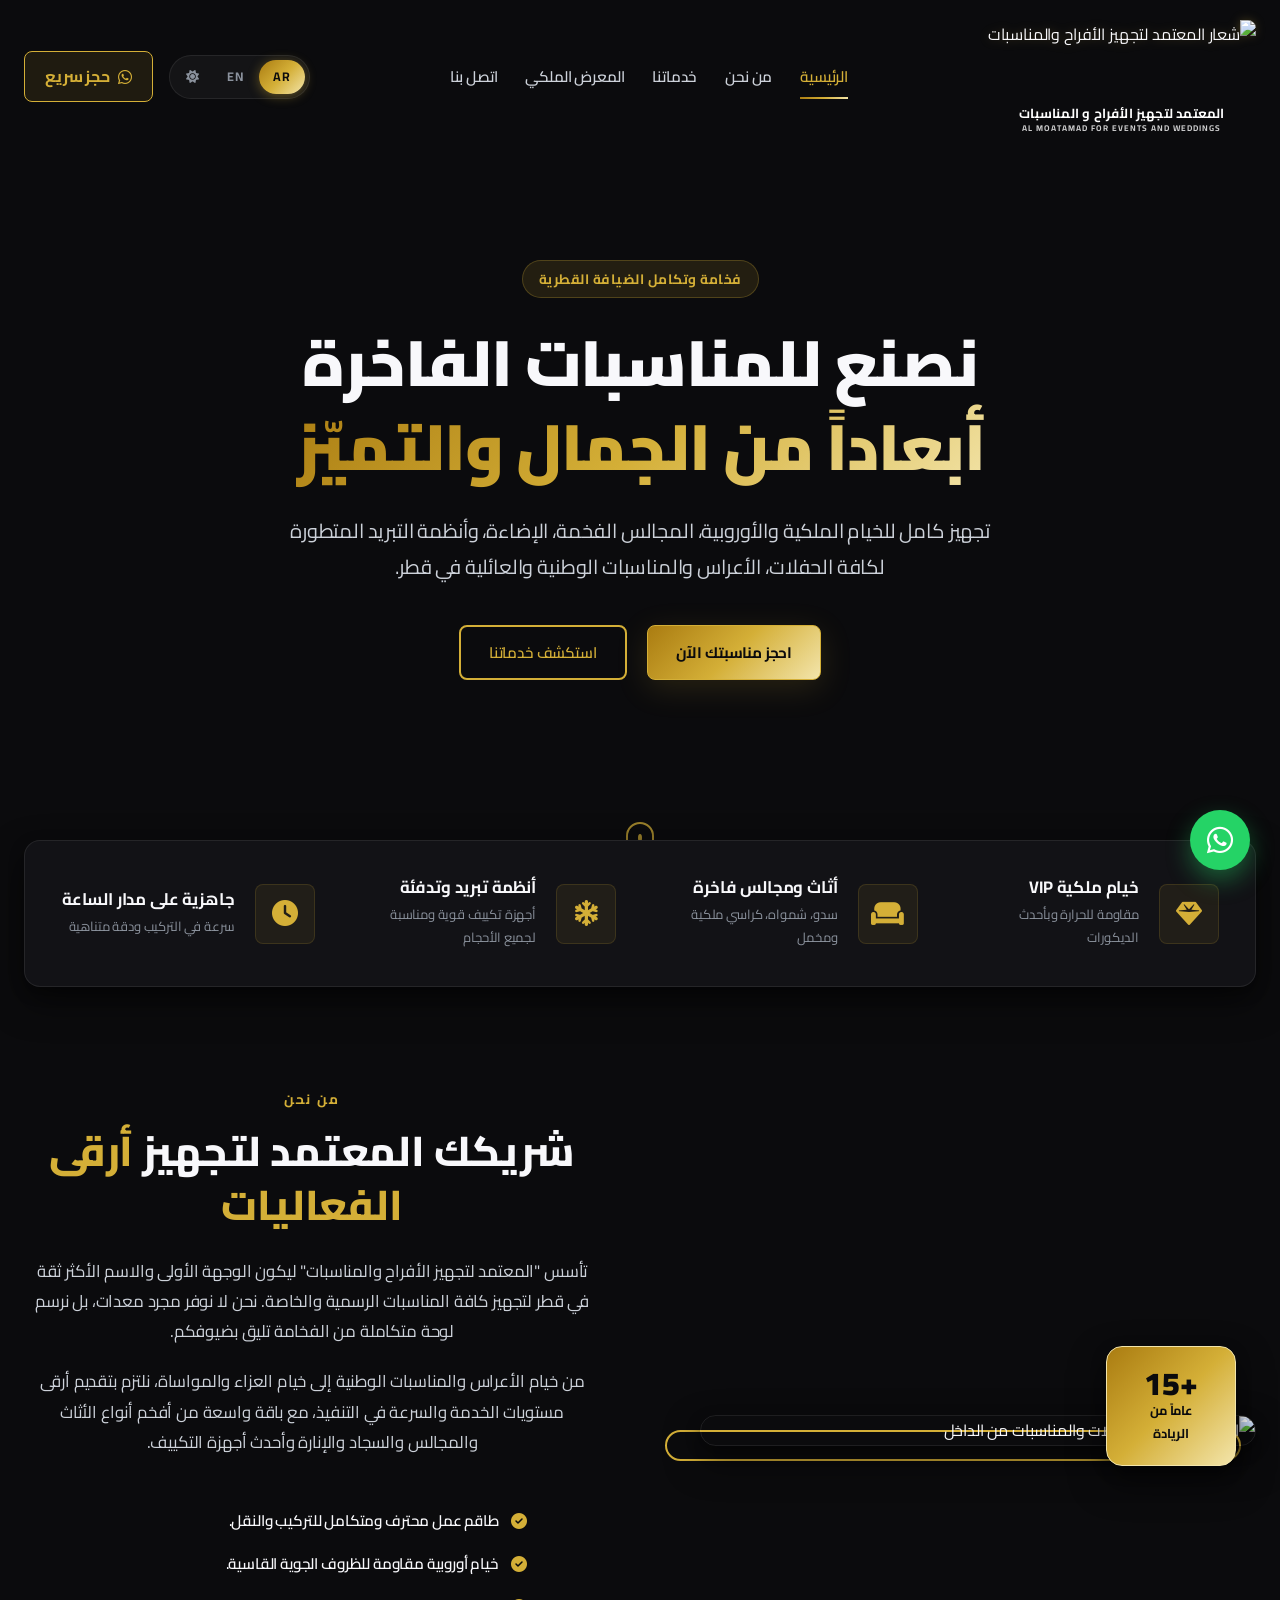
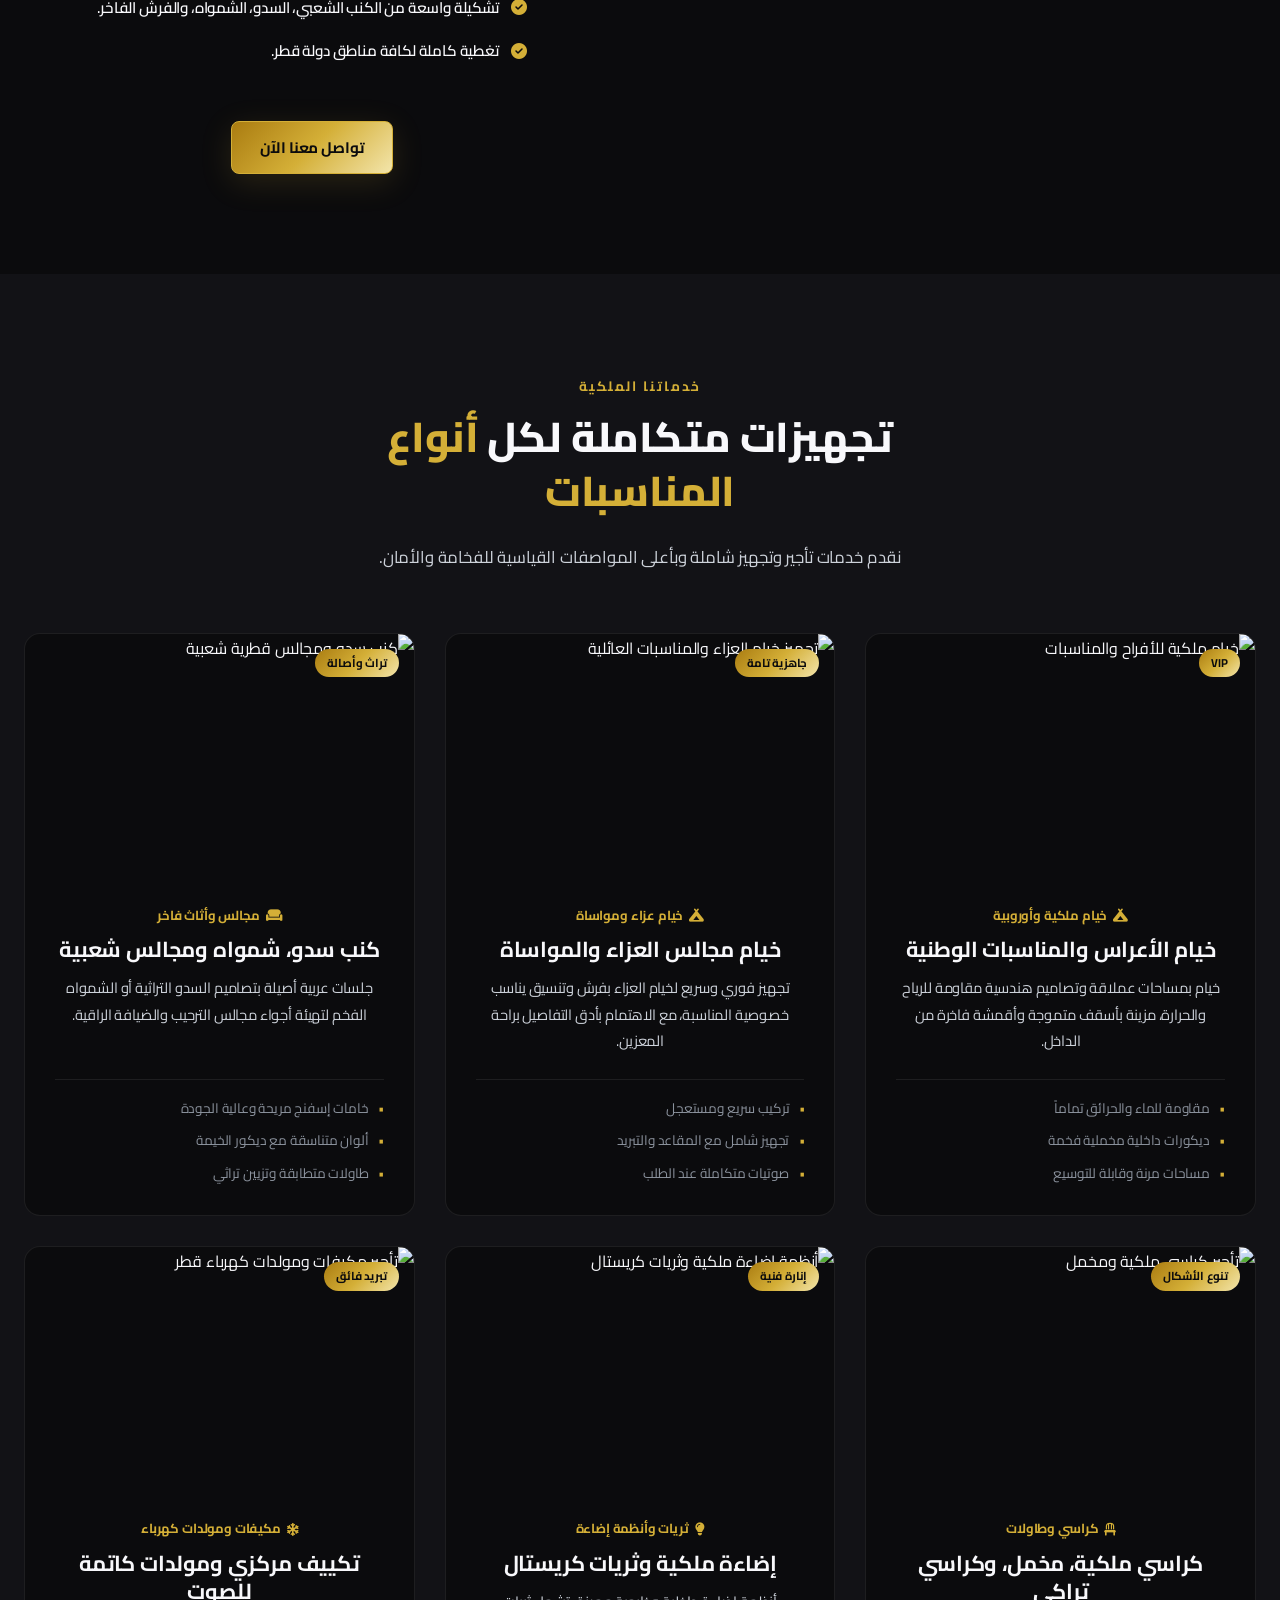
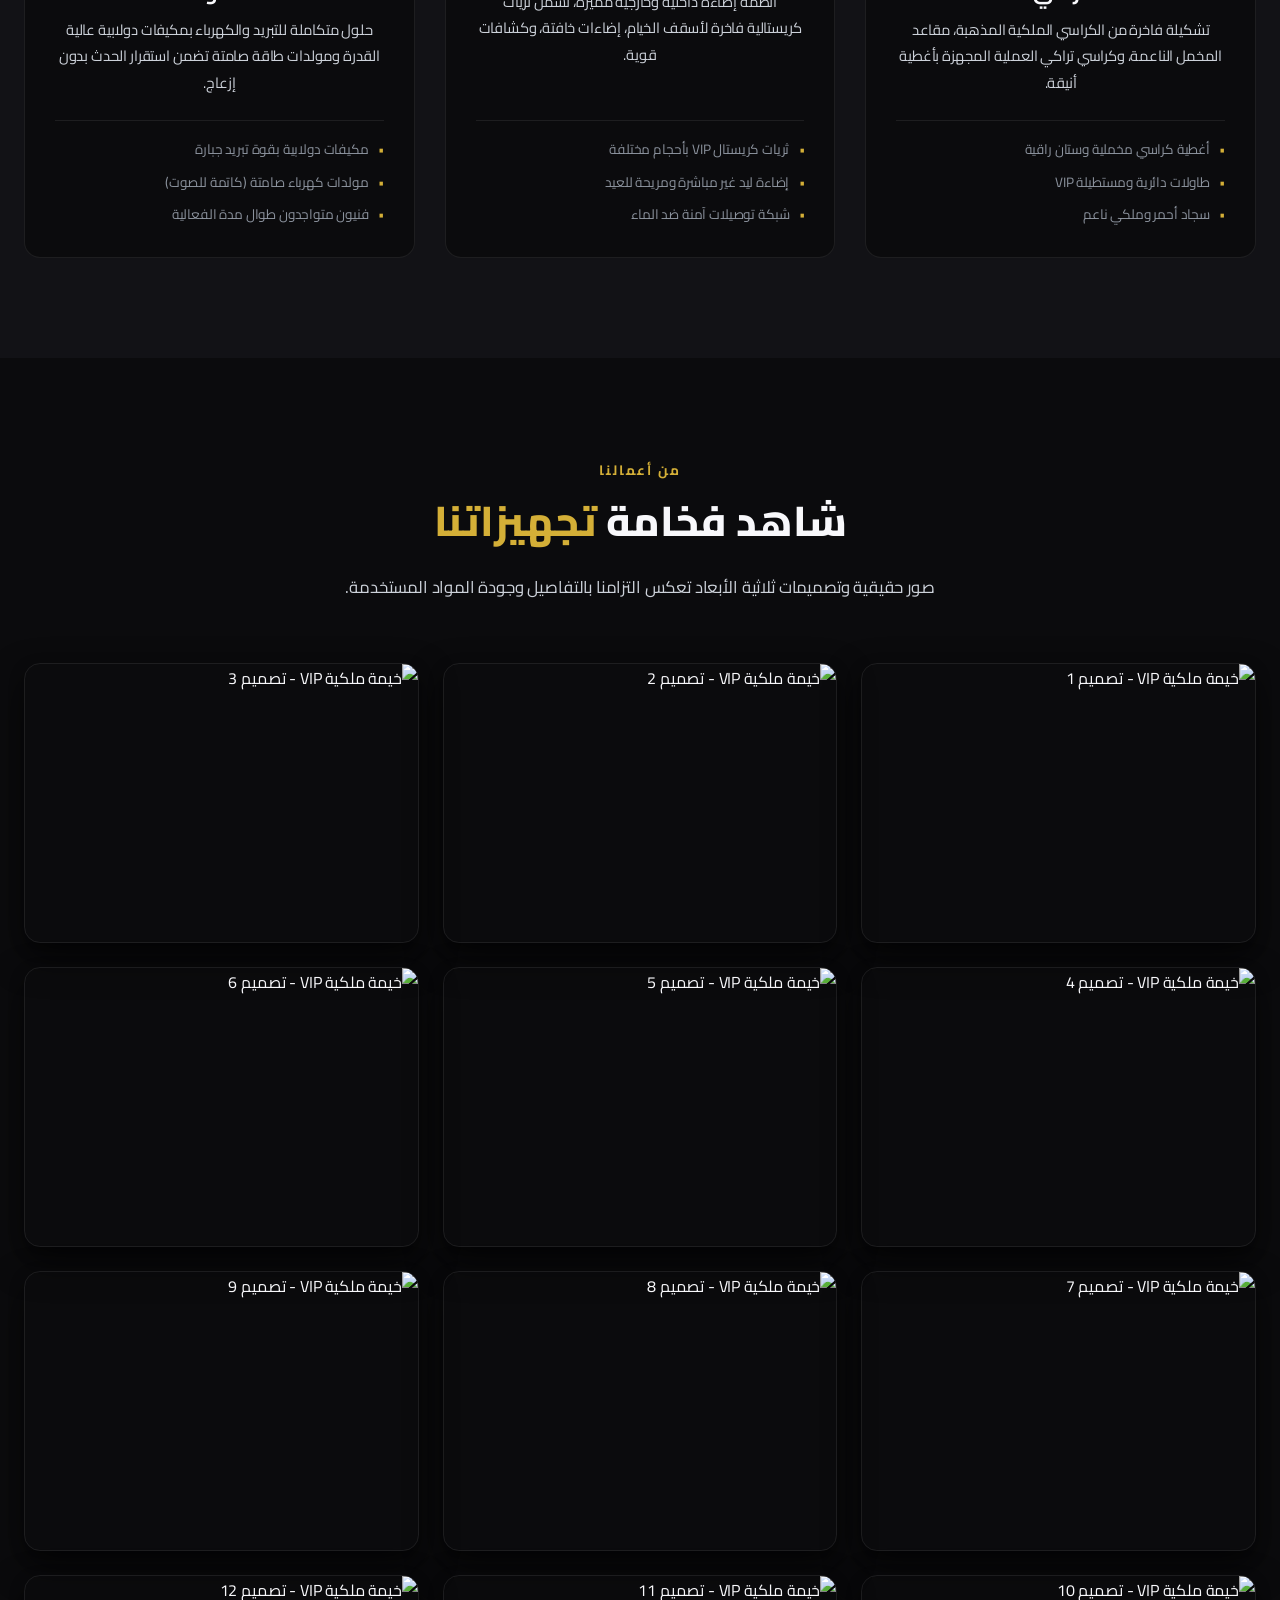
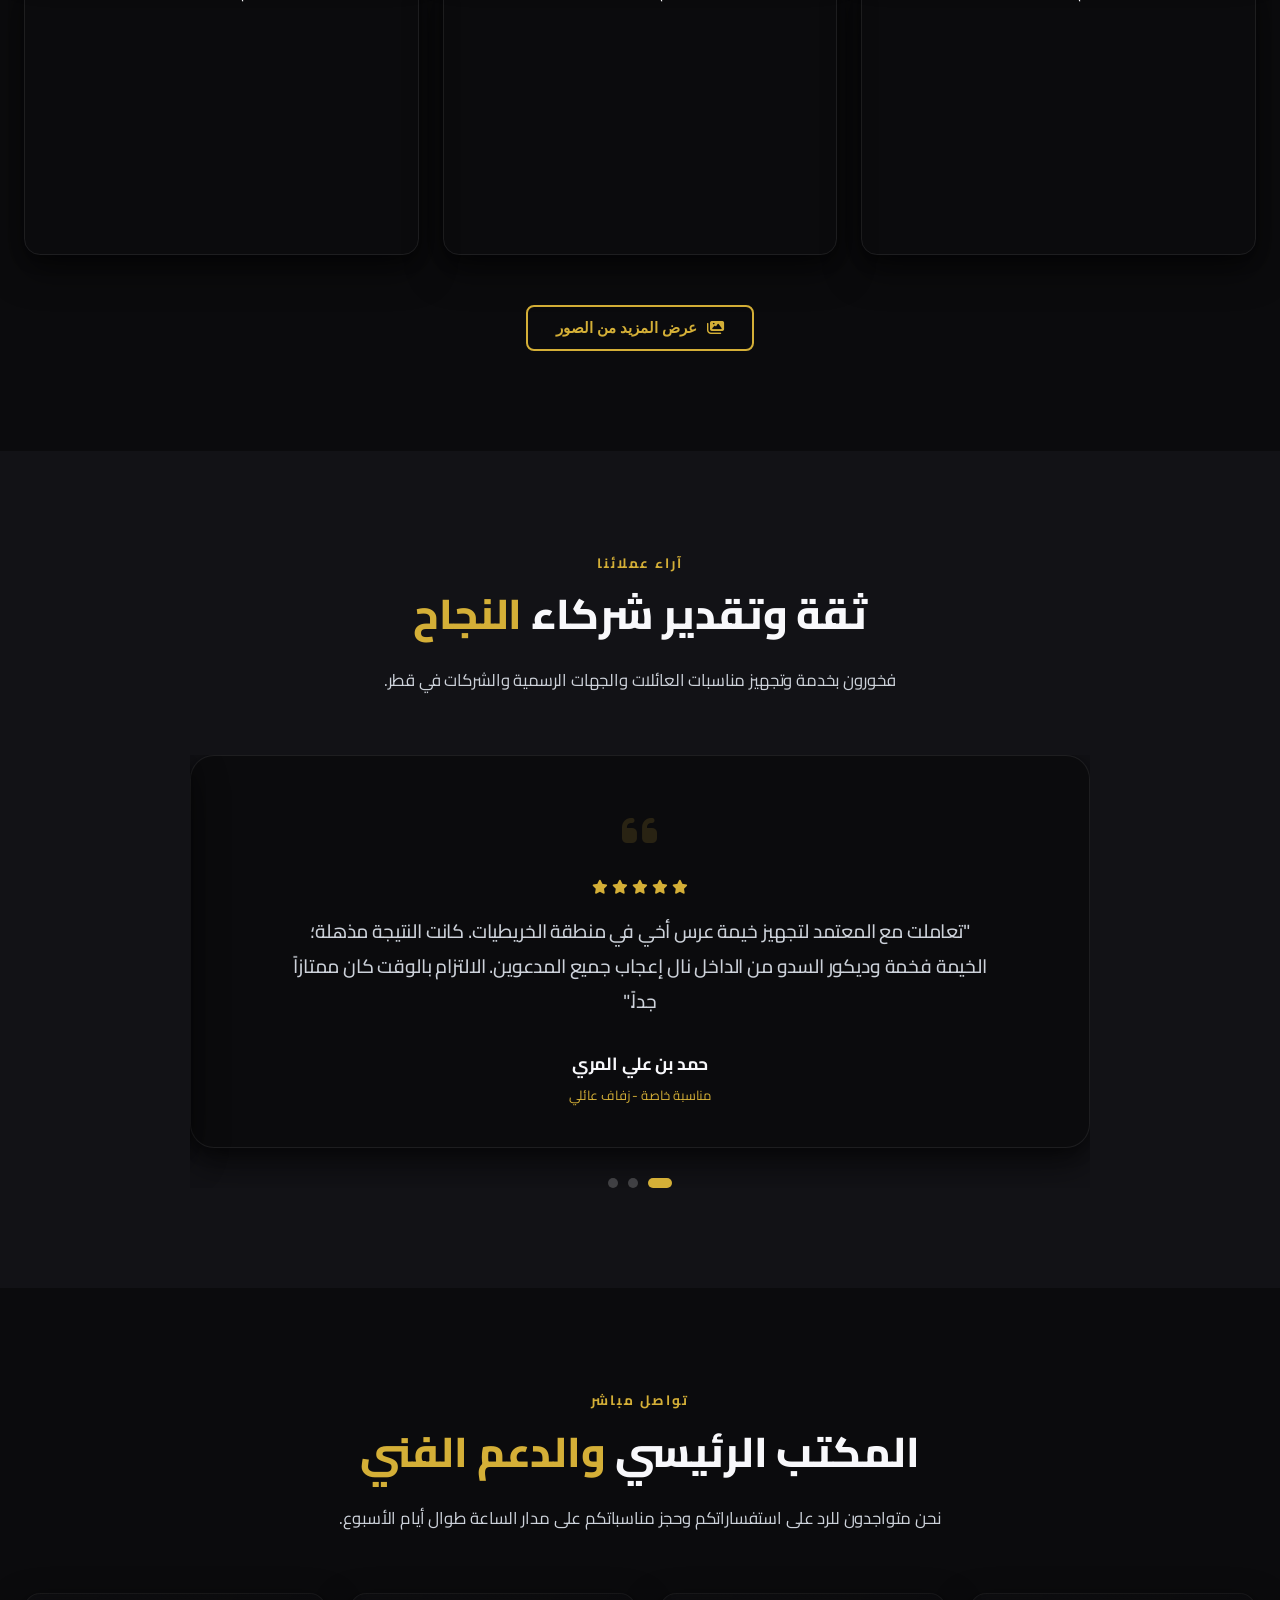
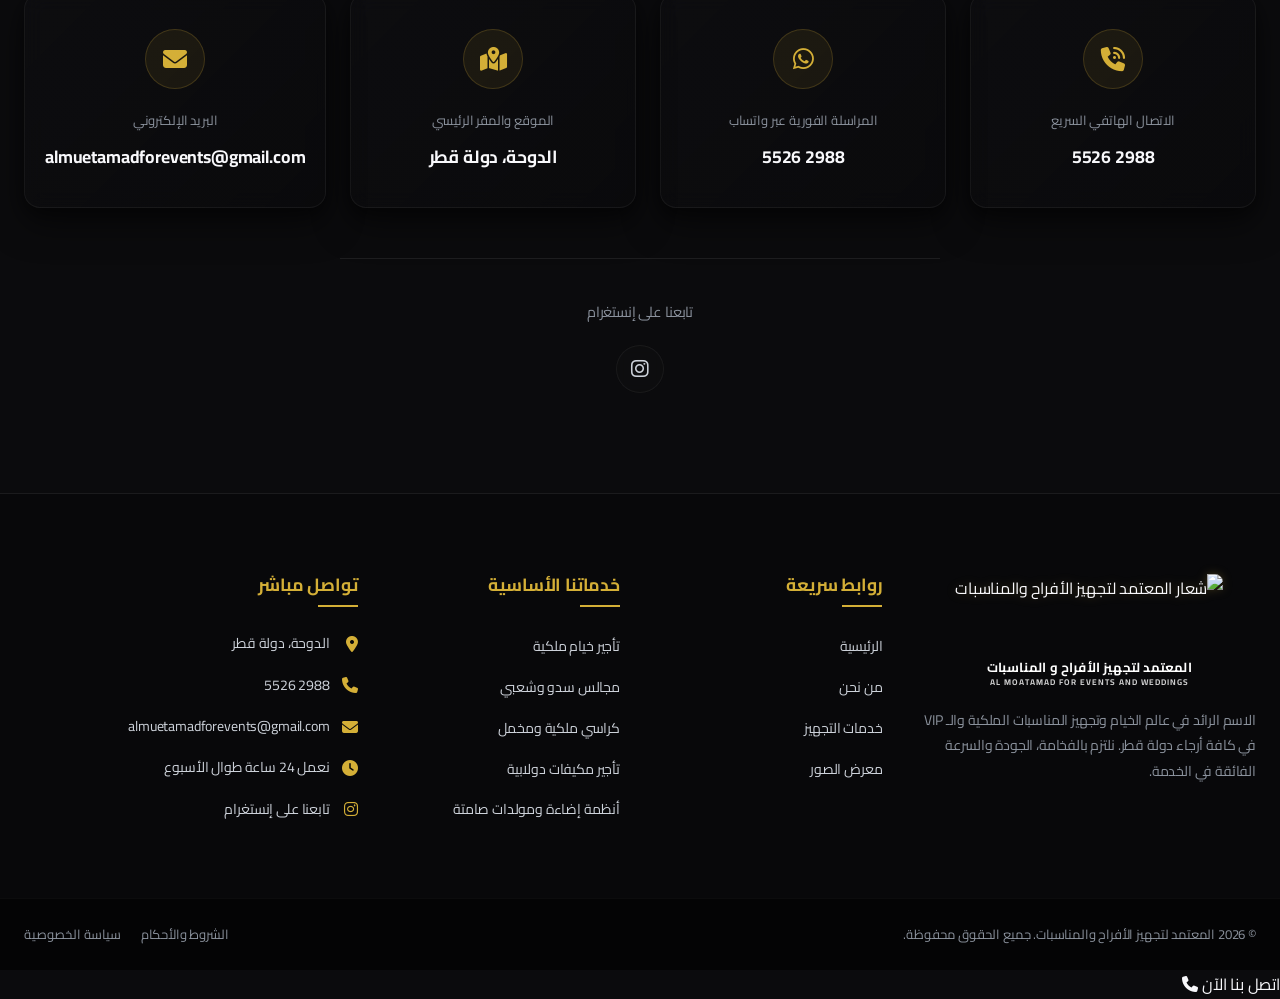
==== ar.html @ 61271181 "feat: implement extensionless clean URLs for /ar and /en with automatic language-routing index.html" ====
<!DOCTYPE html>
<html lang="ar" dir="rtl">
<head>
    <meta charset="UTF-8">
    <meta name="viewport" content="width=device-width, initial-scale=1.0">
    <meta name="description" content="المعتمد لتجهيز الأفراح والمناسبات في قطر - اتصل بنا للحجز المباشر: 55262988. خدمات تأجير خيام ملكية، مجالس VIP، كراسي، طاولات، إضاءة وتبريد لكافة المناسبات.">
    <meta name="keywords" content="تجهيز افراح قطر, خيام ملكية, خيام عزاء قطر, كراسي ملكية, تأجير خيام, مجالس سدو, المعتمد للأفراح">
    <meta name="author" content="Al-Moatamad Events">
    <title>المعتمد لتجهيز الأفراح والمناسبات | اتصل بنا: 55262988</title>
    
    <!-- SEO & Metadata -->
    <link rel="canonical" href="https://www.almoatamad.net/ar">
    <link rel="icon" type="image/webp" href="images/logo.webp">
    
    <!-- Open Graph / Facebook -->
    <meta property="og:type" content="website">
    <meta property="og:url" content="https://www.almoatamad.net/ar">
    <meta property="og:title" content="المعتمد لتجهيز الأفراح والمناسبات | اتصل بنا: 55262988">
    <meta property="og:description" content="المعتمد لتجهيز الأفراح والمناسبات في قطر - اتصل بنا للحجز المباشر: 55262988. خدمات تأجير خيام ملكية، مجالس VIP، كراسي، طاولات، إضاءة وتبريد لكافة المناسبات.">
    <meta property="og:image" content="https://www.almoatamad.net/images/logo.webp">

    <!-- Twitter -->
    <meta property="twitter:card" content="summary_large_image">
    <meta property="twitter:url" content="https://www.almoatamad.net/ar">
    <meta property="twitter:title" content="المعتمد لتجهيز الأفراح والمناسبات | اتصل بنا: 55262988">
    <meta property="twitter:description" content="المعتمد لتجهيز الأفراح والمناسبات في قطر - اتصل بنا للحجز المباشر: 55262988. خدمات تأجير خيام ملكية، مجالس VIP، كراسي، طاولات، إضاءة وتبريد لكافة المناسبات.">
    <meta property="twitter:image" content="https://www.almoatamad.net/images/logo.webp">
    
    <!-- Google Fonts: Cairo & Playfair Display -->
    <link rel="preconnect" href="https://fonts.googleapis.com">
    <link rel="preconnect" href="https://fonts.gstatic.com" crossorigin>
    <link href="https://fonts.googleapis.com/css2?family=Cairo:wght@300;400;600;700;900&family=Playfair+Display:ital,wght@0,600;1,400&display=swap" rel="stylesheet">
    
    <!-- FontAwesome for Premium Icons -->
    <link rel="stylesheet" href="https://cdnjs.cloudflare.com/ajax/libs/font-awesome/6.6.0/css/all.min.css">
    
    <!-- Custom CSS -->
    <link rel="stylesheet" href="style.css">
</head>
<body>
    <script>
        if (localStorage.getItem("theme") === "light") {
            document.body.classList.add("light-theme");
        }
    </script>

    <!-- Header & Navigation -->
    <header id="main-header" class="site-header">
        <div class="header-container">
            <div class="logo-area">
                <a href="#hero" class="logo-link">
                    <img src="images/logo.webp" alt="شعار المعتمد لتجهيز الأفراح والمناسبات" class="logo-img-file">
                    <div class="logo-text">
                        <span class="brand-subtitle">المعتمد لتجهيز الأفراح و المناسبات</span>
                        <span class="brand-subtitle-en">AL MOATAMAD FOR EVENTS AND WEDDINGS</span>
                    </div>
                </a>
            </div>
            
            <nav id="site-nav" class="nav-menu">
                <div class="mobile-menu-lang">
                    <a href="/ar" class="active-lang">العربية</a>
                    <a href="/en">English</a>
                </div>
                <ul>
                    <li><a href="#hero" class="nav-link active" id="nav-home">الرئيسية</a></li>
                    <li><a href="#about" class="nav-link" id="nav-about">من نحن</a></li>
                    <li><a href="#services" class="nav-link" id="nav-services">خدماتنا</a></li>
                    <li><a href="#gallery" class="nav-link" id="nav-gallery">المعرض الملكي</a></li>
                    <li><a href="#contact" class="nav-link" id="nav-contact">اتصل بنا</a></li>
                </ul>
            </nav>

            <div class="header-actions">
                <div class="lang-switch-pill">
                    <a href="/ar" class="active-lang">AR</a>
                    <a href="/en">EN</a>
                    <button id="theme-toggle" class="theme-toggle-btn" aria-label="تغيير المظهر">
                        <i class="fa-solid fa-sun"></i>
                    </button>
                </div>
                <a href="https://wa.me/97455262988" class="cta-header-btn" id="btn-quick-call">
                    <i class="fa-brands fa-whatsapp"></i> حجز سريع
                </a>
                <button class="mobile-nav-toggle" id="mobile-toggle" aria-label="فتح القائمة">
                    <span class="bar"></span>
                    <span class="bar"></span>
                    <span class="bar"></span>
                </button>
            </div>
        </div>
    </header>

    <!-- Mobile Nav Overlay Backdrop -->
    <div class="nav-overlay" id="nav-overlay"></div>

    <!-- Hero Section -->
    <section id="hero" class="hero-section">
        <div class="hero-bg-overlay"></div>
        <div class="hero-content-wrapper">
            <div class="badge-gold" id="hero-badge">فخامة وتكامل الضيافة القطرية</div>
            <h1 class="hero-title" id="hero-main-title">
                نصنع للمناسبات الفاخرة <br>
                <span class="text-gradient-gold">أبعاداً من الجمال والتميّز</span>
            </h1>
            <p class="hero-desc">
                تجهيز كامل للخيام الملكية والأوروبية، المجالس الفخمة، الإضاءة، وأنظمة التبريد المتطورة لكافة الحفلات، الأعراس والمناسبات الوطنية والعائلية في قطر.
            </p>
            <div class="hero-actions-container">
                <a href="#contact" class="btn-primary" id="btn-hero-estimate">احجز مناسبتك الآن</a>
                <a href="#services" class="btn-secondary" id="btn-hero-explore">استكشف خدماتنا</a>
            </div>
        </div>
        <a href="#about" class="scroll-indicator" aria-label="انتقل لأسفل">
            <span class="mouse-icon"><span class="wheel"></span></span>
        </a>
    </section>

    <!-- Key Highlights / Stats Bar -->
    <section class="highlights-bar" id="highlights">
        <div class="highlights-container">
            <div class="highlight-card">
                <span class="highlight-icon"><i class="fa-solid fa-gem"></i></span>
                <div class="highlight-info">
                    <h3>خيام ملكية VIP</h3>
                    <p>مقاومة للحرارة وبأحدث الديكورات</p>
                </div>
            </div>
            <div class="highlight-card">
                <span class="highlight-icon"><i class="fa-solid fa-couch"></i></span>
                <div class="highlight-info">
                    <h3>أثاث ومجالس فاخرة</h3>
                    <p>سدو، شمواه، كراسي ملكية ومخمل</p>
                </div>
            </div>
            <div class="highlight-card">
                <span class="highlight-icon"><i class="fa-solid fa-snowflake"></i></span>
                <div class="highlight-info">
                    <h3>أنظمة تبريد وتدفئة</h3>
                    <p>أجهزة تكييف قوية ومناسبة لجميع الأحجام</p>
                </div>
            </div>
            <div class="highlight-card">
                <span class="highlight-icon"><i class="fa-solid fa-clock"></i></span>
                <div class="highlight-info">
                    <h3>جاهزية على مدار الساعة</h3>
                    <p>سرعة في التركيب ودقة متناهية</p>
                </div>
            </div>
        </div>
    </section>

    <!-- About Section -->
    <section id="about" class="about-section">
        <div class="section-container">
            <div class="about-grid">
                <div class="about-visual">
                    <div class="visual-stack">
                        <div class="img-wrapper main-img-wrapper">
                            <img src="images/img-3.webp" alt="المعتمد لتجهيز الحفلات والمناسبات من الداخل" class="about-img main-img">
                        </div>
                        <div class="experience-badge">
                            <span class="exp-years">+15</span>
                            <span class="exp-text">عاماً من<br>الريادة</span>
                        </div>
                    </div>
                </div>
                <div class="about-content">
                    <span class="section-subtitle">من نحن</span>
                    <h2 class="section-title">شريكك المعتمد لتجهيز <span class="text-gold">أرقى الفعاليات</span></h2>
                    <p class="about-para">
                        تأسس "المعتمد لتجهيز الأفراح والمناسبات" ليكون الوجهة الأولى والاسم الأكثر ثقة في قطر لتجهيز كافة المناسبات الرسمية والخاصة. نحن لا نوفر مجرد معدات، بل نرسم لوحة متكاملة من الفخامة تليق بضيوفكم.
                    </p>
                    <p class="about-para">
                        من خيام الأعراس والمناسبات الوطنية إلى خيام العزاء والمواساة، نلتزم بتقديم أرقى مستويات الخدمة والسرعة في التنفيذ، مع باقة واسعة من أفخم أنواع الأثاث والمجالس والسجاد والإنارة وأحدث أجهزة التكييف.
                    </p>
                    
                    <ul class="about-features">
                        <li><i class="fa-solid fa-circle-check"></i> طاقم عمل محترف ومتكامل للتركيب والنقل.</li>
                        <li><i class="fa-solid fa-circle-check"></i> خيام أوروبية مقاومة للظروف الجوية القاسية.</li>
                        <li><i class="fa-solid fa-circle-check"></i> تشكيلة واسعة من الكنب الشعبي، السدو، الشمواه، والفرش الفاخر.</li>
                        <li><i class="fa-solid fa-circle-check"></i> تغطية كاملة لكافة مناطق دولة قطر.</li>
                    </ul>
                    
                    <div class="about-action">
                        <a href="#contact" class="btn-primary">تواصل معنا الآن</a>
                    </div>
                </div>
            </div>
        </div>
    </section>

    <!-- Services Catalog -->
    <section id="services" class="services-section">
        <div class="section-container">
            <div class="section-header-center">
                <span class="section-subtitle">خدماتنا الملكية</span>
                <h2 class="section-title">تجهيزات متكاملة لكل <span class="text-gold">أنواع المناسبات</span></h2>
                <p class="section-desc">
                    نقدم خدمات تأجير وتجهيز شاملة وبأعلى المواصفات القياسية للفخامة والأمان.
                </p>
            </div>



            <!-- Services Grid -->
            <div class="services-grid" id="services-grid-container">
                
                <!-- Service 1: Royal Tents -->
                <div class="service-card" data-category="tents">
                    <div class="service-img-wrapper">
                        <img src="images/img-1.webp" alt="خيام ملكية للأفراح والمناسبات" class="service-img">
                        <div class="service-tag">VIP</div>
                    </div>
                    <div class="service-info">
                        <span class="service-cat-title"><i class="fa-solid fa-campground"></i> خيام ملكية وأوروبية</span>
                        <h3>خيام الأعراس والمناسبات الوطنية</h3>
                        <p>خيام بمساحات عملاقة وتصاميم هندسية مقاومة للرياح والحرارة، مزينة بأسقف متموجة وأقمشة فاخرة من الداخل.</p>
                        <ul class="service-specs">
                            <li>مقاومة للماء والحرائق تماماً</li>
                            <li>ديكورات داخلية مخملية فخمة</li>
                            <li>مساحات مرنة وقابلة للتوسيع</li>
                        </ul>
                    </div>
                </div>

                <!-- Service 2: Mourning Tents -->
                <div class="service-card" data-category="tents">
                    <div class="service-img-wrapper">
                        <img src="images/img-6.webp" alt="تجهيز خيام العزاء والمناسبات العائلية" class="service-img">
                        <div class="service-tag">جاهزية تامة</div>
                    </div>
                    <div class="service-info">
                        <span class="service-cat-title"><i class="fa-solid fa-campground"></i> خيام عزاء ومواساة</span>
                        <h3>خيام مجالس العزاء والمواساة</h3>
                        <p>تجهيز فوري وسريع لخيام العزاء بفرش وتنسيق يناسب خصوصية المناسبة، مع الاهتمام بأدق التفاصيل براحة المعزين.</p>
                        <ul class="service-specs">
                            <li>تركيب سريع ومستعجل</li>
                            <li>تجهيز شامل مع المقاعد والتبريد</li>
                            <li>صوتيات متكاملة عند الطلب</li>
                        </ul>
                    </div>
                </div>

                <!-- Service 3: Luxury Majlis -->
                <div class="service-card" data-category="furniture">
                    <div class="service-img-wrapper">
                        <img src="images/img-21.webp" alt="كنب سدو ومجالس قطرية شعبية" class="service-img">
                        <div class="service-tag">تراث وأصالة</div>
                    </div>
                    <div class="service-info">
                        <span class="service-cat-title"><i class="fa-solid fa-couch"></i> مجالس وأثاث فاخر</span>
                        <h3>كنب سدو، شمواه ومجالس شعبية</h3>
                        <p>جلسات عربية أصيلة بتصاميم السدو التراثية أو الشمواه الفخم لتهيئة أجواء مجالس الترحيب والضيافة الراقية.</p>
                        <ul class="service-specs">
                            <li>خامات إسفنج مريحة وعالية الجودة</li>
                            <li>ألوان متناسقة مع ديكور الخيمة</li>
                            <li>طاولات متطابقة وتزيين تراثي</li>
                        </ul>
                    </div>
                </div>

                <!-- Service 4: Royal Chairs -->
                <div class="service-card" data-category="furniture">
                    <div class="service-img-wrapper">
                        <img src="images/img-23.webp" alt="تأجير كراسي ملكية ومخمل" class="service-img">
                        <div class="service-tag">تنوع الأشكال</div>
                    </div>
                    <div class="service-info">
                        <span class="service-cat-title"><i class="fa-solid fa-chair"></i> كراسي وطاولات</span>
                        <h3>كراسي ملكية، مخمل، وكراسي تراكي</h3>
                        <p>تشكيلة فاخرة من الكراسي الملكية المذهبة، مقاعد المخمل الناعمة، وكراسي تراكي العملية المجهزة بأغطية أنيقة.</p>
                        <ul class="service-specs">
                            <li>أغطية كراسي مخملية وستان راقية</li>
                            <li>طاولات دائرية ومستطيلة VIP</li>
                            <li>سجاد أحمر وملكي ناعم</li>
                        </ul>
                    </div>
                </div>

                <!-- Service 5: Lighting systems -->
                <div class="service-card" data-category="lighting">
                    <div class="service-img-wrapper">
                        <img src="images/img-41.webp" alt="أنظمة إضاءة ملكية وثريات كريستال" class="service-img">
                        <div class="service-tag">إنارة فنية</div>
                    </div>
                    <div class="service-info">
                        <span class="service-cat-title"><i class="fa-solid fa-lightbulb"></i> ثريات وأنظمة إضاءة</span>
                        <h3>إضاءة ملكية وثريات كريستال</h3>
                        <p>أنظمة إضاءة داخلية وخارجية مميزة، تشمل ثريات كريستالية فاخرة لأسقف الخيام، إضاءات خافتة، وكشافات قوية.</p>
                        <ul class="service-specs">
                            <li>ثريات كريستال VIP بأحجام مختلفة</li>
                            <li>إضاءة ليد غير مباشرة ومريحة للعيد</li>
                            <li>شبكة توصيلات آمنة ضد الماء</li>
                        </ul>
                    </div>
                </div>

                <!-- Service 6: AC and Power Generators -->
                <div class="service-card" data-category="cooling">
                    <div class="service-img-wrapper">
                        <img src="images/img-56.webp" alt="تأجير مكيفات ومولدات كهرباء قطر" class="service-img">
                        <div class="service-tag">تبريد فائق</div>
                    </div>
                    <div class="service-info">
                        <span class="service-cat-title"><i class="fa-solid fa-snowflake"></i> مكيفات ومولدات كهرباء</span>
                        <h3>تكييف مركزي ومولدات كاتمة للصوت</h3>
                        <p>حلول متكاملة للتبريد والكهرباء بمكيفات دولابية عالية القدرة ومولدات طاقة صامتة تضمن استقرار الحدث بدون إزعاج.</p>
                        <ul class="service-specs">
                            <li>مكيفات دولابية بقوة تبريد جبارة</li>
                            <li>مولدات كهرباء صامتة (كاتمة للصوت)</li>
                            <li>فنيون متواجدون طوال مدة الفعالية</li>
                        </ul>
                    </div>
                </div>

            </div>
        </div>
    </section>



    <!-- Gallery / Showcase Section -->
    <section id="gallery" class="gallery-section">
        <div class="section-container">
            <div class="section-header-center">
                <span class="section-subtitle">من أعمالنا</span>
                <h2 class="section-title">شاهد فخامة <span class="text-gold">تجهيزاتنا</span></h2>
                <p class="section-desc">
                    صور حقيقية وتصميمات ثلاثية الأبعاد تعكس التزامنا بالتفاصيل وجودة المواد المستخدمة.
                </p>
            </div>

            <!-- Gallery Grid (Loaded Dynamically via script.js) -->
            <div class="gallery-grid" id="main-gallery-grid">
                <!-- JavaScript will dynamically insert images here -->
            </div>

            <!-- Gallery Load More Button -->
            <div class="gallery-actions" style="text-align: center; margin-top: 50px;">
                <button id="btn-load-more" class="btn-secondary">
                    <i class="fa-solid fa-images"></i> عرض المزيد من الصور
                </button>
            </div>
        </div>
    </section>

    <!-- Testimonials Section -->
    <section class="testimonials-section" id="testimonials">
        <div class="section-container">
            <div class="section-header-center">
                <span class="section-subtitle">آراء عملائنا</span>
                <h2 class="section-title">ثقة وتقدير شركاء <span class="text-gold">النجاح</span></h2>
                <p class="section-desc">
                    فخورون بخدمة وتجهيز مناسبات العائلات والجهات الرسمية والشركات في قطر.
                </p>
            </div>

            <!-- Carousel Wrapper -->
            <div class="testimonials-carousel-wrapper">
                <div class="testimonials-carousel" id="testimonials-carousel">
                    
                    <!-- Slide 1 -->
                    <div class="testimonial-card">
                        <div class="quote-icon"><i class="fa-solid fa-quote-left"></i></div>
                        <div class="rating">
                            <i class="fa-solid fa-star"></i>
                            <i class="fa-solid fa-star"></i>
                            <i class="fa-solid fa-star"></i>
                            <i class="fa-solid fa-star"></i>
                            <i class="fa-solid fa-star"></i>
                        </div>
                        <p class="testimonial-text">
                            "تعاملت مع المعتمد لتجهيز خيمة عرس أخي في منطقة الخريطيات. كانت النتيجة مذهلة؛ الخيمة فخمة وديكور السدو من الداخل نال إعجاب جميع المدعوين. الالتزام بالوقت كان ممتازاً جداً."
                        </p>
                        <div class="client-info">
                            <span class="client-name">حمد بن علي المري</span>
                            <span class="client-role">مناسبة خاصة - زفاف عائلي</span>
                        </div>
                    </div>

                    <!-- Slide 2 -->
                    <div class="testimonial-card">
                        <div class="quote-icon"><i class="fa-solid fa-quote-left"></i></div>
                        <div class="rating">
                            <i class="fa-solid fa-star"></i>
                            <i class="fa-solid fa-star"></i>
                            <i class="fa-solid fa-star"></i>
                            <i class="fa-solid fa-star"></i>
                            <i class="fa-solid fa-star"></i>
                        </div>
                        <p class="testimonial-text">
                            "سرعة استجابة مذهلة في تجهيز مجلس العزاء. تواصلت معهم وفي غضون ساعات قليلة كانت الخيمة جاهزة بالكامل مع التكييف والمقاعد والقهوة. جزاهم الله كل خير على هذا الاحتراف والسرعة."
                        </p>
                        <div class="client-info">
                            <span class="client-name">خالد الشمري</span>
                            <span class="client-role">مجلس عزاء ومواساة</span>
                        </div>
                    </div>

                    <!-- Slide 3 -->
                    <div class="testimonial-card">
                        <div class="quote-icon"><i class="fa-solid fa-quote-left"></i></div>
                        <div class="rating">
                            <i class="fa-solid fa-star"></i>
                            <i class="fa-solid fa-star"></i>
                            <i class="fa-solid fa-star"></i>
                            <i class="fa-solid fa-star"></i>
                            <i class="fa-solid fa-star"></i>
                        </div>
                        <p class="testimonial-text">
                            "أشكر إدارة المعتمد على الدقة في تركيب الخيمة الأوروبية الشفافة وتنسيق الإنارة لمهرجان الشركة السنوي بالدفنة. كانت ليلة مميزة وتبريد التكييف كان ممتازاً رغم حرارة الجو."
                        </p>
                        <div class="client-info">
                            <span class="client-name">المهندس سعيد الكواري</span>
                            <span class="client-role">إدارة فعاليات شركة وطنية</span>
                        </div>
                    </div>

                </div>

                <!-- Carousel Controls -->
                <div class="carousel-dots" id="carousel-dots-container">
                    <span class="dot active" data-index="0"></span>
                    <span class="dot" data-index="1"></span>
                    <span class="dot" data-index="2"></span>
                </div>
            </div>
        </div>
    </section>

    <!-- Contact Section -->
    <section id="contact" class="contact-section">
        <div class="section-container">
            <div class="section-header-center">
                <span class="section-subtitle">تواصل مباشر</span>
                <h2 class="section-title">المكتب الرئيسي <span class="text-gold">والدعم الفني</span></h2>
                <p class="section-desc">
                    نحن متواجدون للرد على استفساراتكم وحجز مناسباتكم على مدار الساعة طوال أيام الأسبوع.
                </p>
            </div>
            
            <div class="contact-methods-grid">
                <a href="tel:55262988" class="contact-method-card">
                    <span class="method-icon"><i class="fa-solid fa-phone-volume"></i></span>
                    <div class="method-details">
                        <span>الاتصال الهاتفي السريع</span>
                        <strong class="ltr-text">5526 2988</strong>
                    </div>
                </a>

                <a href="https://wa.me/97455262988" class="contact-method-card">
                    <span class="method-icon"><i class="fa-brands fa-whatsapp"></i></span>
                    <div class="method-details">
                        <span>المراسلة الفورية عبر واتساب</span>
                        <strong class="ltr-text">5526 2988</strong>
                    </div>
                </a>

                <div class="contact-method-card">
                    <span class="method-icon"><i class="fa-solid fa-map-location-dot"></i></span>
                    <div class="method-details">
                        <span>الموقع والمقر الرئيسي</span>
                        <strong>الدوحة، دولة قطر</strong>
                    </div>
                </div>

                <a href="mailto:almuetamadforevents@gmail.com" class="contact-method-card">
                    <span class="method-icon"><i class="fa-solid fa-envelope"></i></span>
                    <div class="method-details">
                        <span>البريد الإلكتروني</span>
                        <strong>almuetamadforevents@gmail.com</strong>
                    </div>
                </a>
            </div>

            <!-- Centered Social Links -->
            <div class="contact-social-area">
                <span>تابعنا على إنستغرام</span>
                <div class="social-icons-centered">
                    <a href="https://www.instagram.com/almoatamadforeventsandweddings/" target="_blank" rel="noopener" aria-label="إنستغرام"><i class="fa-brands fa-instagram"></i></a>
                </div>
            </div>
        </div>
    </section>

    <!-- Footer -->
    <footer class="site-footer">
        <div class="footer-top">
            <div class="section-container">
                <div class="footer-grid">
                    
                    <div class="footer-brand-col">
                        <div class="logo-area">
                            <img src="images/logo.webp" alt="شعار المعتمد لتجهيز الأفراح والمناسبات" class="logo-img-file">
                            <div class="logo-text">
                                <span class="brand-subtitle">المعتمد لتجهيز الأفراح و المناسبات</span>
                                <span class="brand-subtitle-en">AL MOATAMAD FOR EVENTS AND WEDDINGS</span>
                            </div>
                        </div>
                        <p class="footer-brand-desc">
                            الاسم الرائد في عالم الخيام وتجهيز المناسبات الملكية والـ VIP في كافة أرجاء دولة قطر. نلتزم بالفخامة، الجودة والسرعة الفائقة في الخدمة.
                        </p>
                    </div>

                    <div class="footer-links-col">
                        <h3>روابط سريعة</h3>
                        <ul>
                            <li><a href="#hero">الرئيسية</a></li>
                            <li><a href="#about">من نحن</a></li>
                            <li><a href="#services">خدمات التجهيز</a></li>
                            <li><a href="#gallery">معرض الصور</a></li>
                        </ul>
                    </div>

                    <div class="footer-services-col">
                        <h3>خدماتنا الأساسية</h3>
                        <ul>
                            <li><a href="#services">تأجير خيام ملكية</a></li>
                            <li><a href="#services">مجالس سدو وشعبي</a></li>
                            <li><a href="#services">كراسي ملكية ومخمل</a></li>
                            <li><a href="#services">تأجير مكيفات دولابية</a></li>
                            <li><a href="#services">أنظمة إضاءة ومولدات صامتة</a></li>
                        </ul>
                    </div>

                    <div class="footer-address-col">
                        <h3>تواصل مباشر</h3>
                        <p><i class="fa-solid fa-location-dot"></i> الدوحة، دولة قطر</p>
                        <p><i class="fa-solid fa-phone"></i> <span dir="ltr">5526 2988</span></p>
                        <p><i class="fa-solid fa-envelope"></i> almuetamadforevents@gmail.com</p>
                        <p><i class="fa-solid fa-clock"></i> نعمل 24 ساعة طوال الأسبوع</p>
                        <p>
                            <a href="https://www.instagram.com/almoatamadforeventsandweddings/" target="_blank" rel="noopener" class="footer-social-link">
                                <i class="fa-brands fa-instagram"></i> تابعنا على إنستغرام
                            </a>
                        </p>
                    </div>

                </div>
            </div>
        </div>
        <div class="footer-bottom">
            <div class="section-container">
                <div class="footer-bottom-flex">
                    <p class="copyright-text">
                        &copy; 2026 المعتمد لتجهيز الأفراح والمناسبات. جميع الحقوق محفوظة.
                    </p>
                    <div class="footer-legal-links">
                        <a href="#">الشروط والأحكام</a>
                        <a href="#">سياسة الخصوصية</a>
                    </div>
                </div>
            </div>
        </div>
    </footer>

    <!-- Floating Call Action Widget -->
    <a href="tel:55262988" class="floating-call-widget" id="call-float" aria-label="اتصل بنا الآن">
        <span class="call-tooltip">اتصل بنا الآن</span>
        <i class="fa-solid fa-phone"></i>
    </a>

    <!-- Floating WhatsApp Action Widget -->
    <a href="https://wa.me/97455262988?text=%D9%85%D8%B1%D8%AD%D8%A8%D8%A7%D9%8B%20%D8%A7%D9%84%D9%85%D8%B9%D8%AA%D9%85%D8%AF%20%D9%84%D8%AA%D8%AC%D9%87%D9%8A%D8%B2%20%D8%A7%D9%84%D8%A3%D9%81%D8%B1%D8%A7%D8%AD%20%D9%88%D8%A7%D9%84%D9%85%D9%86%D8%A7%D8%B3%D8%A8%D8%A7%D8%AA%D8%8C%20%D8%A3%D8%B1%D8%BA%D8%A8%20%D9%81%D9%8A%20%D8%A7%D9%84%D8%A7%D8%B3%D8%AA%D9%81%D8%B3%D8%A7%D8%B1%20%D8%B9%D9%86%20%D8%AE%D8%AF%D9%85%D8%A7%D8%AA%D9%83%D9%85" class="floating-whatsapp-widget" id="whatsapp-float" target="_blank" aria-label="تواصل معنا عبر واتساب">
        <span class="whatsapp-tooltip">تحدث معنا الآن</span>
        <i class="fa-brands fa-whatsapp"></i>
    </a>

    <!-- Lightbox Modal for Gallery Images -->
    <div class="lightbox-modal" id="gallery-lightbox" aria-hidden="true" role="dialog">
        <button class="lightbox-close" id="lightbox-close-btn" aria-label="إغلاق المعاينة"><i class="fa-solid fa-xmark"></i></button>
        <div class="lightbox-content">
            <img src="[data-uri]" alt="معاينة الصورة المعروضة" class="lightbox-img" id="lightbox-img">
            <div class="lightbox-caption" id="lightbox-caption"></div>
        </div>
    </div>

    <!-- Custom JS Script -->
    <script src="script.js"></script>
</body>
</html>
---- style.css ----
/* ==========================================================================
   Al-Moatamad Events - Premium Custom Design System & Stylesheet
   Theme: Luxury Gold & Charcoal Dark Mode
   Target Platform: GitHub Pages Static Hosting (Fully Optimized)
   ========================================================================== */

/* 1. CSS CUSTOM PROPERTIES (DESIGN TOKENS)
   ========================================================================== */
:root {
    /* Color Palette */
    --bg-primary: #0b0b0d;         /* Ultra dark luxury black */
    --bg-secondary: #121216;       /* Warm charcoal black for cards */
    --bg-tertiary: #191920;        /* Card lift background */
    --bg-glass: rgba(18, 18, 22, 0.75); /* Glassmorphism fill */
    
    /* Gold Accent Gradients */
    --gold-primary: #d4af37;       /* Metallic gold */
    --gold-light: #f3e5ab;         /* Champagne gold */
    --gold-dark: #aa7c11;          /* Bronze gold */
    --gold-glow: rgba(212, 175, 55, 0.4);
    --gold-gradient: linear-gradient(135deg, var(--gold-dark) 0%, var(--gold-primary) 50%, var(--gold-light) 100%);
    
    /* Functional Colors */
    --text-primary: #f8f8fb;       /* Warm white cream */
    --text-secondary: #cdd2da;     /* High readability secondary text */
    --text-muted: #8b929d;         /* Muted gray */
    --border-glass: rgba(255, 255, 255, 0.08);
    --border-gold: rgba(212, 175, 55, 0.25);
    
    /* Spacing & Borders */
    --radius-sm: 8px;
    --radius-md: 16px;
    --radius-lg: 24px;
    --transition-smooth: all 0.4s cubic-bezier(0.25, 0.8, 0.25, 1);
    --shadow-premium: 0 15px 35px rgba(0, 0, 0, 0.5), 0 5px 15px rgba(0, 0, 0, 0.3);
    --shadow-gold: 0 8px 32px rgba(212, 175, 55, 0.15);
}

/* 2. BASE & RESET STYLES
   ========================================================================== */
*, *::before, *::after {
    box-sizing: border-box;
    margin: 0;
    padding: 0;
}

html {
    scroll-behavior: smooth;
    font-size: 16px;
    -webkit-tap-highlight-color: transparent;
    overflow-x: hidden;
}

body {
    font-family: 'Cairo', 'Segoe UI', Tahoma, Geneva, Verdana, sans-serif;
    background-color: var(--bg-primary);
    color: var(--text-primary);
    line-height: 1.8;
    overflow-x: hidden;
    letter-spacing: -0.01em;
}

/* Custom Scrollbar */
::-webkit-scrollbar {
    width: 8px;
}
::-webkit-scrollbar-track {
    background: var(--bg-primary);
}
::-webkit-scrollbar-thumb {
    background: var(--gold-dark);
    border-radius: var(--radius-sm);
}
::-webkit-scrollbar-thumb:hover {
    background: var(--gold-primary);
}

/* Typography Utility */
h1, h2, h3, h4, h5, h6 {
    font-weight: 700;
    line-height: 1.3;
    color: var(--text-primary);
}

a {
    text-decoration: none;
    color: inherit;
    transition: var(--transition-smooth);
}

ul {
    list-style: none;
}

img {
    max-width: 100%;
    height: auto;
    display: block;
    object-fit: cover;
}

.text-gold {
    color: var(--gold-primary);
}

.text-gradient-gold {
    background: var(--gold-gradient);
    -webkit-background-clip: text;
    -webkit-text-fill-color: transparent;
}

/* 3. BUTTONS & INTERACTIVE ELEMENTS
   ========================================================================== */
.btn-primary {
    background: var(--gold-gradient);
    color: var(--bg-primary);
    font-weight: 700;
    padding: 12px 28px;
    border-radius: var(--radius-sm);
    border: 1px solid var(--gold-primary);
    cursor: pointer;
    display: inline-flex;
    align-items: center;
    justify-content: center;
    gap: 10px;
    box-shadow: var(--shadow-gold);
    transition: var(--transition-smooth);
    font-size: 0.95rem;
}

.btn-primary:hover {
    transform: translateY(-3px);
    box-shadow: 0 12px 24px var(--gold-glow);
    background: linear-gradient(135deg, var(--gold-primary) 0%, var(--gold-light) 100%);
}

.btn-secondary {
    background: transparent;
    color: var(--gold-primary);
    font-weight: 600;
    padding: 12px 28px;
    border-radius: var(--radius-sm);
    border: 2px solid var(--gold-primary);
    cursor: pointer;
    display: inline-flex;
    align-items: center;
    justify-content: center;
    gap: 10px;
    transition: var(--transition-smooth);
    font-size: 0.95rem;
}

.btn-secondary:hover {
    background: rgba(212, 175, 55, 0.08);
    transform: translateY(-3px);
}

/* 4. HEADER & NAVIGATION (GLASSMORPHISM)
   ========================================================================== */
.site-header {
    position: fixed;
    top: 0;
    left: 0;
    width: 100%;
    z-index: 1000;
    transition: var(--transition-smooth);
    padding: 20px 0;
}

.site-header.sticky {
    background-color: var(--bg-glass);
    backdrop-filter: blur(20px);
    -webkit-backdrop-filter: blur(20px);
    padding: 12px 0;
    border-bottom: 1px solid var(--border-glass);
    box-shadow: 0 4px 30px rgba(0, 0, 0, 0.3);
}

.header-container {
    max-width: 1280px;
    margin: 0 auto;
    padding: 0 24px;
    display: flex;
    align-items: center;
    justify-content: space-between;
}

/* Logo styling */
.logo-link, .footer-brand-col .logo-area {
    display: flex;
    flex-direction: column;
    align-items: center;
    gap: 6px;
    text-align: center;
}

.logo-img-file {
    height: 76px; /* Larger logo size as requested */
    width: auto;
    object-fit: contain;
    border-radius: var(--radius-sm);
    filter: drop-shadow(0 0 5px rgba(212, 175, 55, 0.25));
    transition: var(--transition-smooth);
}

.site-header.sticky .logo-img-file {
    height: 60px; /* Slightly smaller when header is sticky */
}

.logo-link:hover .logo-img-file {
    transform: scale(1.05);
    filter: drop-shadow(0 0 10px rgba(212, 175, 55, 0.45));
}

.logo-icon {
    font-size: 24px;
    color: var(--gold-primary);
    background: rgba(212, 175, 55, 0.12);
    width: 44px;
    height: 44px;
    display: flex;
    align-items: center;
    justify-content: center;
    border-radius: 50%;
    border: 1px solid var(--border-gold);
    animation: goldGlowPulse 3s infinite alternate;
}

.logo-text {
    display: flex;
    flex-direction: column;
    align-items: center;
}

.brand-subtitle {
    font-size: 0.82rem; /* Slightly larger for better readability */
    color: #ffffff; /* Converted to white color as requested */
    font-weight: 700;
    margin-top: 4px;
    letter-spacing: 0.2px;
    line-height: 1.2;
}

.brand-subtitle-en {
    font-size: 0.52rem;
    color: rgba(255, 255, 255, 0.8); /* Cream white with high-end opacity */
    font-weight: 700;
    margin-top: 2px;
    letter-spacing: 1px;
    text-transform: uppercase;
    line-height: 1.2;
}

/* Nav Menu */
.nav-menu ul {
    display: flex;
    gap: 28px;
}

.nav-link {
    font-size: 0.95rem;
    font-weight: 600;
    color: var(--text-secondary);
    position: relative;
    padding: 8px 0;
}

.nav-link::after {
    content: '';
    position: absolute;
    bottom: 0;
    left: 0;
    width: 0;
    height: 2px;
    background: var(--gold-gradient);
    transition: var(--transition-smooth);
}

.nav-link:hover, .nav-link.active {
    color: var(--gold-primary);
}

.nav-link:hover::after, .nav-link.active::after {
    width: 100%;
}

.header-actions {
    display: flex;
    align-items: center;
    gap: 16px;
}

.cta-header-btn {
    background: rgba(212, 175, 55, 0.1);
    color: var(--gold-primary);
    font-weight: 700;
    padding: 10px 20px;
    border-radius: var(--radius-sm);
    border: 1px solid var(--gold-primary);
    display: inline-flex;
    align-items: center;
    gap: 8px;
}

.cta-header-btn:hover {
    background: var(--gold-gradient);
    color: var(--bg-primary);
    box-shadow: var(--shadow-gold);
    transform: translateY(-2px);
}

/* Mobile Nav Toggle */
.mobile-nav-toggle {
    display: none;
    background: transparent;
    border: 1px solid var(--border-glass);
    border-radius: var(--radius-sm);
    cursor: pointer;
    flex-direction: column;
    gap: 5px;
    padding: 9px 10px;
    transition: var(--transition-smooth);
    -webkit-appearance: none;
    appearance: none;
}

.mobile-nav-toggle:hover {
    border-color: var(--border-gold);
    background: rgba(212, 175, 55, 0.07);
}

.mobile-nav-toggle .bar {
    width: 22px;
    height: 2px;
    background-color: var(--text-primary);
    border-radius: 3px;
    transition: var(--transition-smooth);
    display: block;
}

.mobile-nav-toggle.open .bar:nth-child(1) {
    transform: translateY(7px) rotate(45deg);
}

.mobile-nav-toggle.open .bar:nth-child(2) {
    opacity: 0;
    transform: scaleX(0);
}

.mobile-nav-toggle.open .bar:nth-child(3) {
    transform: translateY(-7px) rotate(-45deg);
}

/* Hide mobile-only elements on desktop */
.mobile-menu-lang {
    display: none;
}

/* 5. HERO SECTION
   ========================================================================== */
.hero-section {
    min-height: 100vh;
    display: flex;
    align-items: center;
    justify-content: center;
    position: relative;
    padding: 120px 24px 80px;
    background-image: url('images/img-2.webp');
    background-attachment: fixed;
    background-position: center;
    background-size: cover;
}

.hero-bg-overlay {
    position: absolute;
    top: 0;
    left: 0;
    width: 100%;
    height: 100%;
    background: linear-gradient(to bottom, rgba(11, 11, 13, 0.75) 0%, rgba(11, 11, 13, 0.95) 100%);
    z-index: 1;
}

.hero-content-wrapper {
    position: relative;
    z-index: 2;
    max-width: 860px;
    text-align: center;
}

.badge-gold {
    display: inline-flex;
    background: rgba(212, 175, 55, 0.12);
    color: var(--gold-primary);
    border: 1px solid var(--border-gold);
    padding: 6px 16px;
    border-radius: 50px;
    font-size: 0.85rem;
    font-weight: 700;
    margin-bottom: 24px;
    letter-spacing: 0.5px;
    animation: goldPulse 2s infinite alternate;
}

.hero-title {
    font-size: clamp(2.2rem, 5vw, 4rem);
    font-weight: 900;
    margin-bottom: 24px;
    letter-spacing: -1px;
}

.hero-desc {
    font-size: clamp(1rem, 2vw, 1.25rem);
    color: var(--text-secondary);
    margin-bottom: 40px;
    max-width: 700px;
    margin-left: auto;
    margin-right: auto;
    font-weight: 400;
}

.hero-actions-container {
    display: flex;
    justify-content: center;
    gap: 20px;
}

/* Scroll indicator animation */
.scroll-indicator {
    position: absolute;
    bottom: 30px;
    left: 50%;
    transform: translateX(-50%);
    z-index: 2;
    opacity: 0.7;
    transition: var(--transition-smooth);
}

.scroll-indicator:hover {
    opacity: 1;
}

.mouse-icon {
    width: 28px;
    height: 48px;
    border: 2px solid var(--gold-primary);
    border-radius: 20px;
    display: block;
    position: relative;
}

.mouse-icon .wheel {
    width: 4px;
    height: 8px;
    background-color: var(--gold-primary);
    border-radius: 50%;
    position: absolute;
    top: 10px;
    left: 50%;
    transform: translateX(-50%);
    animation: scrollMouse 1.8s infinite;
}

/* 6. HIGHLIGHTS / STATS BAR
   ========================================================================== */
.highlights-bar {
    position: relative;
    z-index: 3;
    margin-top: -60px;
    padding: 0 24px;
}

.highlights-container {
    max-width: 1280px;
    margin: 0 auto;
    background: var(--bg-secondary);
    border: 1px solid var(--border-glass);
    box-shadow: var(--shadow-premium);
    border-radius: var(--radius-md);
    padding: 24px;
    display: grid;
    grid-template-columns: repeat(auto-fit, minmax(240px, 1fr));
    gap: 24px;
}

.highlight-card {
    display: flex;
    align-items: center;
    gap: 20px;
    padding: 12px;
    transition: var(--transition-smooth);
}

.highlight-card:hover {
    transform: translateY(-3px);
}

.highlight-icon {
    font-size: 26px;
    color: var(--gold-primary);
    background: rgba(212, 175, 55, 0.08);
    width: 60px;
    height: 60px;
    min-width: 60px;
    display: flex;
    align-items: center;
    justify-content: center;
    border-radius: var(--radius-sm);
    border: 1px solid rgba(212, 175, 55, 0.15);
}

.highlight-info h3 {
    font-size: 1.05rem;
    margin-bottom: 4px;
}

.highlight-info p {
    font-size: 0.82rem;
    color: var(--text-muted);
}

/* 7. ABOUT SECTION (ASYMMETRICAL LAYOUT)
   ========================================================================== */
.about-section {
    padding: 100px 24px;
    position: relative;
}

.section-container {
    max-width: 1280px;
    margin: 0 auto;
}

.about-grid {
    display: grid;
    grid-template-columns: 1fr 1fr;
    gap: 80px;
    align-items: center;
}

.about-visual {
    position: relative;
}

.visual-stack {
    position: relative;
    padding-left: 20px;
}

.main-img-wrapper {
    border-radius: var(--radius-lg);
    overflow: hidden;
    border: 1px solid var(--border-glass);
    box-shadow: var(--shadow-premium);
}

.main-img-wrapper::after {
    content: '';
    position: absolute;
    inset: 0;
    border: 2px solid var(--gold-primary);
    border-radius: var(--radius-lg);
    transform: translate(-15px, 15px);
    z-index: -1;
}

.experience-badge {
    position: absolute;
    bottom: -20px;
    right: 20px;
    background: var(--gold-gradient);
    color: var(--bg-primary);
    padding: 20px;
    border-radius: var(--radius-md);
    box-shadow: var(--shadow-premium);
    display: flex;
    flex-direction: column;
    align-items: center;
    text-align: center;
    min-width: 130px;
    border: 1px solid var(--gold-light);
}

.experience-badge .exp-years {
    font-size: 2rem;
    font-weight: 900;
    line-height: 1;
}

.experience-badge .exp-text {
    font-size: 0.8rem;
    font-weight: 700;
}

.section-subtitle {
    font-size: 0.85rem;
    color: var(--gold-primary);
    text-transform: uppercase;
    font-weight: 700;
    letter-spacing: 2px;
    display: block;
    margin-bottom: 12px;
}

.section-title {
    font-size: clamp(1.8rem, 3.5vw, 2.6rem);
    font-weight: 800;
    margin-bottom: 24px;
}

.about-content {
    text-align: center;
}

.about-para {
    color: var(--text-secondary);
    margin-bottom: 20px;
    font-size: 1.05rem;
}

.about-features {
    display: inline-flex;
    flex-direction: column;
    align-items: flex-start;
    margin: 30px auto 40px;
    text-align: right;
}

html[lang="en"] .about-features {
    align-items: flex-start;
    text-align: left;
}

.about-features li {
    display: flex;
    align-items: center;
    gap: 12px;
    margin-bottom: 16px;
    font-weight: 600;
    font-size: 0.95rem;
    text-align: right;
}

html[lang="en"] .about-features li {
    text-align: left;
}

.about-features li i {
    color: var(--gold-primary);
    font-size: 16px;
}

/* 8. SERVICES CATALOG
   ========================================================================== */
.services-section {
    padding: 100px 24px;
    background-color: var(--bg-secondary);
}

.section-header-center {
    text-align: center;
    max-width: 650px;
    margin: 0 auto 60px;
}

.section-desc {
    color: var(--text-secondary);
    font-size: 1.05rem;
    margin-top: 16px;
}



/* Services Grid */
.services-grid {
    display: grid;
    grid-template-columns: repeat(auto-fill, minmax(360px, 1fr));
    gap: 30px;
}

.service-card {
    background: var(--bg-primary);
    border: 1px solid var(--border-glass);
    border-radius: var(--radius-md);
    overflow: hidden;
    transition: var(--transition-smooth);
    display: flex;
    flex-direction: column;
}

.service-card:hover {
    transform: translateY(-10px);
    border-color: var(--border-gold);
    box-shadow: var(--shadow-premium);
}

.service-img-wrapper {
    position: relative;
    height: 240px;
    overflow: hidden;
}

.service-img {
    width: 100%;
    height: 100%;
    transition: var(--transition-smooth);
}

.service-card:hover .service-img {
    transform: scale(1.08);
}

.service-tag {
    position: absolute;
    top: 15px;
    right: 15px;
    background: var(--gold-gradient);
    color: var(--bg-primary);
    padding: 4px 12px;
    font-size: 0.72rem;
    font-weight: 700;
    border-radius: 50px;
}

.service-info {
    padding: 30px;
    display: flex;
    flex-direction: column;
    flex-grow: 1;
    align-items: center;
    text-align: center;
}

.service-cat-title {
    font-size: 0.82rem;
    color: var(--gold-primary);
    font-weight: 700;
    margin-bottom: 8px;
    display: inline-flex;
    align-items: center;
    gap: 6px;
}

.service-info h3 {
    font-size: 1.35rem;
    margin-bottom: 12px;
    font-weight: 700;
}

.service-info p {
    font-size: 0.92rem;
    color: var(--text-secondary);
    margin-bottom: 24px;
    flex-grow: 1;
}

.service-specs {
    border-top: 1px solid var(--border-glass);
    padding-top: 16px;
    display: flex;
    flex-direction: column;
    align-items: flex-start;
    gap: 8px;
    width: 100%;
}

.service-specs li {
    font-size: 0.85rem;
    color: var(--text-muted);
    position: relative;
    padding-right: 15px;
    text-align: right;
}

html[lang="en"] .service-specs li {
    text-align: left;
}

.service-specs li::before {
    content: '•';
    color: var(--gold-primary);
    position: absolute;
    right: 0;
}



/* 10. GALLERY / PORTFOLIO SHOWCASE
    ========================================================================== */
.gallery-section {
    padding: 100px 24px;
}

.gallery-grid {
    display: grid;
    grid-template-columns: repeat(auto-fill, minmax(360px, 1fr));
    gap: 24px;
}

.gallery-item {
    position: relative;
    border-radius: var(--radius-md);
    overflow: hidden;
    height: 280px;
    border: 1px solid var(--border-glass);
    box-shadow: var(--shadow-premium);
    cursor: pointer;
}

.gallery-img {
    width: 100%;
    height: 100%;
    transition: var(--transition-smooth);
}

.gallery-overlay {
    position: absolute;
    inset: 0;
    background: linear-gradient(to top, rgba(0, 0, 0, 0.9) 0%, rgba(0, 0, 0, 0.2) 100%);
    opacity: 0;
    display: flex;
    flex-direction: column;
    justify-content: flex-end;
    padding: 24px;
    transition: var(--transition-smooth);
}

.gallery-item:hover .gallery-img {
    transform: scale(1.08);
}

.gallery-item:hover .gallery-overlay {
    opacity: 1;
}

.gallery-cat {
    color: var(--gold-primary);
    font-size: 0.8rem;
    font-weight: 700;
}

.gallery-overlay h4 {
    font-size: 1.15rem;
    margin-top: 4px;
}

.view-large-btn {
    position: absolute;
    top: 20px;
    left: 20px;
    background: var(--gold-gradient);
    border: none;
    color: var(--bg-primary);
    width: 40px;
    height: 40px;
    border-radius: 50%;
    display: flex;
    align-items: center;
    justify-content: center;
    font-size: 16px;
    cursor: pointer;
    box-shadow: var(--shadow-premium);
    transform: scale(0.8);
    transition: var(--transition-smooth);
}

.gallery-item:hover .view-large-btn {
    transform: scale(1);
}

/* Custom visual placeholder card */
.placeholder-item {
    background: var(--bg-secondary);
    display: flex;
    flex-direction: column;
    align-items: center;
    justify-content: center;
    text-align: center;
    padding: 30px;
    border: 1px dashed rgba(212, 175, 55, 0.15);
}

.placeholder-icon {
    font-size: 32px;
    color: var(--text-muted);
    background: rgba(255, 255, 255, 0.03);
    width: 70px;
    height: 70px;
    display: flex;
    align-items: center;
    justify-content: center;
    border-radius: 50%;
    margin-bottom: 16px;
}

.placeholder-text h4 {
    font-size: 1rem;
    margin-bottom: 8px;
    color: var(--gold-primary);
}

.placeholder-text p {
    font-size: 0.8rem;
    color: var(--text-muted);
    max-width: 250px;
}

/* 11. TESTIMONIALS SLIDER
    ========================================================================== */
.testimonials-section {
    padding: 100px 24px;
    background: var(--bg-secondary);
}

.testimonials-carousel-wrapper {
    max-width: 900px;
    margin: 0 auto;
    position: relative;
    overflow: hidden;
}

.testimonials-carousel {
    display: flex;
    transition: transform 0.6s cubic-bezier(0.25, 0.8, 0.25, 1);
}

.testimonial-card {
    min-width: 100%;
    padding: 40px;
    background: var(--bg-primary);
    border: 1px solid var(--border-glass);
    border-radius: var(--radius-lg);
    box-shadow: var(--shadow-premium);
    text-align: center;
    display: flex;
    flex-direction: column;
    align-items: center;
}

.quote-icon {
    font-size: 40px;
    color: rgba(212, 175, 55, 0.15);
    margin-bottom: 12px;
}

.rating {
    display: flex;
    gap: 4px;
    margin-bottom: 20px;
}

.rating i {
    color: var(--gold-primary);
    font-size: 14px;
}

.testimonial-text {
    font-size: 1.2rem;
    font-weight: 500;
    color: var(--text-secondary);
    margin-bottom: 30px;
    max-width: 700px;
}

.client-name {
    display: block;
    font-size: 1.1rem;
    font-weight: 700;
    color: var(--text-primary);
}

.client-role {
    display: block;
    font-size: 0.82rem;
    color: var(--gold-primary);
    margin-top: 4px;
}

.carousel-dots {
    display: flex;
    justify-content: center;
    gap: 10px;
    margin-top: 30px;
}

.dot {
    width: 10px;
    height: 10px;
    border-radius: 50%;
    background: rgba(255, 255, 255, 0.2);
    cursor: pointer;
    transition: var(--transition-smooth);
}

.dot.active {
    background: var(--gold-primary);
    width: 24px;
    border-radius: 10px;
}

/* 12. CONTACT & BOOKING FORM
    ========================================================================== */
.contact-section {
    padding: 100px 24px;
}

.contact-methods-grid {
    display: grid;
    grid-template-columns: repeat(4, 1fr);
    gap: 24px;
    max-width: 1280px;
    margin: 0 auto 50px;
}

.contact-method-card {
    background: linear-gradient(135deg, rgba(15, 15, 18, 0.6) 0%, rgba(10, 10, 12, 0.85) 100%);
    backdrop-filter: blur(10px);
    -webkit-backdrop-filter: blur(10px);
    border: 1px solid rgba(255, 255, 255, 0.05);
    border-radius: var(--radius-md);
    padding: 35px 20px;
    display: flex;
    flex-direction: column;
    align-items: center;
    text-align: center;
    gap: 20px;
    transition: var(--transition-smooth);
    box-shadow: var(--shadow-premium);
}

.contact-method-card:hover {
    transform: translateY(-8px);
    border-color: rgba(212, 175, 55, 0.4);
    box-shadow: 0 15px 30px rgba(212, 175, 55, 0.08);
}

.method-icon {
    font-size: 24px;
    color: var(--gold-primary);
    background: rgba(212, 175, 55, 0.08);
    width: 60px;
    height: 60px;
    display: flex;
    align-items: center;
    justify-content: center;
    border-radius: 50%;
    border: 1px solid rgba(212, 175, 55, 0.2);
    transition: var(--transition-smooth);
}

.contact-method-card:hover .method-icon {
    background: rgba(212, 175, 55, 0.2);
    transform: scale(1.1) rotate(10deg);
    box-shadow: 0 0 20px rgba(212, 175, 55, 0.25);
}

.method-details span {
    display: block;
    font-size: 0.82rem;
    color: var(--text-muted);
    margin-bottom: 8px;
}

.method-details strong {
    display: block;
    font-size: 1.1rem;
    font-weight: 700;
    color: var(--text-primary);
}

/* LTR Utility class for phone numbers */
.ltr-text {
    direction: ltr;
    display: inline-block;
}

.contact-social-area {
    text-align: center;
    margin-top: 50px;
    border-top: 1px solid var(--border-glass);
    padding-top: 40px;
    max-width: 600px;
    margin-left: auto;
    margin-right: auto;
}

.contact-social-area span {
    display: block;
    font-size: 0.9rem;
    color: var(--text-muted);
    margin-bottom: 20px;
}

.social-icons-centered {
    display: flex;
    justify-content: center;
    gap: 16px;
}

.social-icons-centered a {
    width: 48px;
    height: 48px;
    border-radius: 50%;
    background: rgba(15, 15, 18, 0.6);
    backdrop-filter: blur(5px);
    -webkit-backdrop-filter: blur(5px);
    border: 1px solid rgba(255, 255, 255, 0.05);
    display: flex;
    align-items: center;
    justify-content: center;
    font-size: 20px;
    color: var(--text-secondary);
    transition: var(--transition-smooth);
}

.social-icons-centered a:hover {
    color: var(--bg-primary);
    background: var(--gold-gradient);
    border-color: var(--gold-primary);
    transform: translateY(-5px);
    box-shadow: var(--shadow-gold);
}

/* 13. SITE FOOTER
    ========================================================================== */
.site-footer {
    background: #08080a;
    border-top: 1px solid var(--border-glass);
}

.footer-top {
    padding: 80px 24px 60px;
}

.footer-grid {
    display: grid;
    grid-template-columns: 1.5fr 1fr 1fr 1.5fr;
    gap: 40px;
}

.footer-brand-col .logo-area {
    margin-bottom: 20px;
}

.footer-brand-desc {
    font-size: 0.88rem;
    color: var(--text-muted);
}

.footer-grid h3 {
    font-size: 1.1rem;
    color: var(--gold-primary);
    margin-bottom: 24px;
    position: relative;
    padding-bottom: 10px;
}

.footer-grid h3::after {
    content: '';
    position: absolute;
    bottom: 0;
    right: 0;
    width: 40px;
    height: 2px;
    background: var(--gold-primary);
}

.footer-links-col ul, .footer-services-col ul {
    display: flex;
    flex-direction: column;
    gap: 12px;
}

.footer-links-col a, .footer-services-col a {
    font-size: 0.88rem;
    color: var(--text-secondary);
    transition: var(--transition-smooth);
}

.footer-links-col a:hover, .footer-services-col a:hover {
    color: var(--gold-primary);
    padding-right: 5px;
}

.footer-address-col p {
    font-size: 0.88rem;
    color: var(--text-secondary);
    margin-bottom: 16px;
    display: flex;
    align-items: center;
    gap: 12px;
}

.footer-address-col p i {
    color: var(--gold-primary);
    font-size: 16px;
    width: 16px;
}

.footer-address-col p a.footer-social-link {
    color: var(--text-secondary);
    transition: var(--transition-smooth);
    display: flex;
    align-items: center;
    gap: 12px;
}

.footer-address-col p a.footer-social-link:hover {
    color: var(--gold-primary);
}

.footer-address-col p a.footer-social-link:hover i {
    color: var(--gold-light);
    transform: scale(1.1);
}

.footer-bottom {
    background: #040405;
    padding: 24px;
    border-top: 1px solid rgba(255, 255, 255, 0.03);
}

.footer-bottom-flex {
    display: flex;
    justify-content: space-between;
    align-items: center;
    flex-wrap: wrap;
    gap: 16px;
    max-width: 1280px;
    margin: 0 auto;
}

.copyright-text {
    font-size: 0.82rem;
    color: var(--text-muted);
}

.footer-legal-links {
    display: flex;
    gap: 20px;
}

.footer-legal-links a {
    font-size: 0.82rem;
    color: var(--text-muted);
}

.footer-legal-links a:hover {
    color: var(--gold-primary);
}

/* 14. FLOATING WHATSAPP & LIGHTBOX MODAL
    ========================================================================== */
.floating-whatsapp-widget {
    position: fixed;
    bottom: 30px;
    right: 30px;
    background: #25d366;
    color: #fff;
    width: 60px;
    height: 60px;
    border-radius: 50%;
    display: flex;
    align-items: center;
    justify-content: center;
    font-size: 30px;
    z-index: 999;
    box-shadow: 0 10px 25px rgba(37, 211, 102, 0.4);
    transition: var(--transition-smooth);
    animation: whatsappBounce 2s infinite;
}

.floating-whatsapp-widget:hover {
    transform: scale(1.1);
    background: #20ba56;
}

.whatsapp-tooltip {
    position: absolute;
    right: 75px;
    background: var(--bg-secondary);
    color: var(--gold-primary);
    border: 1px solid var(--border-gold);
    padding: 6px 14px;
    border-radius: 4px;
    font-size: 0.82rem;
    font-weight: 700;
    white-space: nowrap;
    opacity: 0;
    pointer-events: none;
    transition: var(--transition-smooth);
}

.floating-whatsapp-widget:hover .whatsapp-tooltip {
    opacity: 1;
}

/* Lightbox Modal */
.lightbox-modal {
    position: fixed;
    inset: 0;
    background: rgba(0, 0, 0, 0.95);
    z-index: 10000;
    display: none;
    align-items: center;
    justify-content: center;
    flex-direction: column;
    padding: 24px;
}

.lightbox-modal.active {
    display: flex;
}

.lightbox-close {
    position: absolute;
    top: 24px;
    right: 24px;
    background: transparent;
    border: none;
    color: #fff;
    font-size: 32px;
    cursor: pointer;
    transition: var(--transition-smooth);
}

.lightbox-close:hover {
    color: var(--gold-primary);
}

.lightbox-content {
    max-width: 90%;
    max-height: 80vh;
    position: relative;
}

.lightbox-img {
    max-width: 100%;
    max-height: 80vh;
    border-radius: var(--radius-sm);
    box-shadow: 0 0 30px rgba(0, 0, 0, 0.8);
}

.lightbox-caption {
    color: var(--text-primary);
    margin-top: 16px;
    font-size: 1.1rem;
    font-weight: 700;
    text-align: center;
}

/* 15. RESPONSIVE MEDIA QUERIES
    ========================================================================== */

/* Tablet & Smaller Devices (max-width: 1024px) */
@media (max-width: 1024px) {
    .about-grid {
        grid-template-columns: 1fr;
        gap: 60px;
    }
    
    .estimator-grid {
        grid-template-columns: 1fr;
    }

    .contact-methods-grid {
        grid-template-columns: repeat(2, 1fr);
    }

    .footer-grid {
        grid-template-columns: 1fr 1fr;
    }
}

/* Mobile Devices (max-width: 768px) */
@media (max-width: 768px) {
    body {
        font-size: 15px;
    }

    .site-header {
        position: absolute;
        padding: 15px 0;
        background: transparent;
        backdrop-filter: none;
        -webkit-backdrop-filter: none;
        border-bottom: none;
    }

    .site-header.sticky {
        position: absolute;
        background: transparent;
        backdrop-filter: none;
        -webkit-backdrop-filter: none;
        border-bottom: none;
        box-shadow: none;
    }

    .header-container {
        flex-direction: column;
        align-items: center;
        gap: 12px;
        padding: 0 16px;
    }

    .logo-area {
        order: 1;
    }

    .header-actions {
        order: 2;
        display: flex;
        justify-content: center;
        width: 100%;
        gap: 10px;
        align-items: center;
    }

    /* Boost logo visibility against dark glass header */
    .logo-img-file {
        filter: drop-shadow(0 0 8px rgba(212, 175, 55, 0.5)) brightness(1.1);
        height: 52px;
    }

    /* Show only the small lang switch pill, hide CTA and mobile toggle */
    .lang-switch-pill {
        display: inline-flex !important;
    }

    .cta-header-btn {
        display: none !important;
    }

    .mobile-nav-toggle {
        display: none !important;
    }

    .brand-subtitle {
        font-size: 0.68rem;
    }

    .brand-subtitle-en {
        font-size: 0.44rem;
        letter-spacing: 0.6px;
    }

    /* Hide the duplicate language bar inside mobile menu */
    .mobile-menu-lang {
        display: none !important;
    }

    /* Hide the navigation menu completely on mobile */
    .nav-menu {
        display: none !important;
    }

    .nav-menu.active {
        right: auto;
    }

    .nav-menu ul {
        flex-direction: column;
        gap: 20px;
    }

    .nav-link {
        font-size: 1.1rem;
        display: block;
    }

    .hero-actions-container {
        flex-direction: column;
        gap: 12px;
    }

    .highlights-container {
        display: flex;
        flex-direction: row;
        overflow-x: auto;
        scroll-snap-type: x mandatory;
        gap: 16px;
        padding: 16px;
        scrollbar-width: none; /* Hide scrollbar for Firefox */
        -webkit-overflow-scrolling: touch; /* Momentum scrolling on iOS */
    }

    .highlights-container::-webkit-scrollbar {
        display: none; /* Hide scrollbar for Chrome/Safari */
    }

    .highlights-container .highlight-card {
        flex: 0 0 280px; /* Fixed width so they stay side-by-side */
        scroll-snap-align: start;
        background: var(--bg-primary);
        border: 1px solid var(--border-glass);
        border-radius: var(--radius-sm);
        padding: 16px;
    }

    .experience-badge {
        padding: 12px;
        min-width: 110px;
    }

    .experience-badge .exp-years {
        font-size: 1.6rem;
    }

    .main-img-wrapper::after {
        transform: translate(-5px, 5px); /* reduced offset to prevent horizontal overflow */
    }

    .about-features {
        margin: 20px 0;
    }

    .services-grid {
        grid-template-columns: 1fr;
    }

    .contact-section {
        padding: 60px 16px;
    }

    .contact-methods-grid {
        grid-template-columns: 1fr;
        gap: 16px;
    }

    .footer-grid {
        grid-template-columns: 1fr;
    }

    .floating-whatsapp-widget {
        bottom: 20px;
        right: 20px;
        width: 50px;
        height: 50px;
        font-size: 24px;
    }

    /* Hero top padding to clear fixed header on mobile */
    .hero-section {
        padding-top: 160px;
        background-attachment: scroll; /* Fix parallax jank on mobile */
    }

    /* Dark overlay when mobile nav is open */
    .nav-overlay {
        display: none !important;
    }

    .gallery-section {
        padding: 60px 16px;
    }

    .gallery-grid {
        grid-template-columns: 1fr;
        gap: 16px;
    }
}

/* 16. ANIMATIONS
    ========================================================================== */
@keyframes scrollMouse {
    0% { top: 10px; opacity: 1; }
    50% { top: 20px; opacity: 0.3; }
    100% { top: 10px; opacity: 1; }
}

@keyframes goldGlowPulse {
    0% { box-shadow: 0 0 5px rgba(212, 175, 55, 0.1); border-color: rgba(212, 175, 55, 0.2); }
    100% { box-shadow: 0 0 15px rgba(212, 175, 55, 0.3); border-color: rgba(212, 175, 55, 0.5); }
}

@keyframes goldPulse {
    0% { transform: scale(1); }
    100% { transform: scale(1.02); }
}

@keyframes whatsappBounce {
    0%, 100% { transform: translateY(0); }
    50% { transform: translateY(-8px); }
}

/* ==========================================================================
   17. MULTI-LANGUAGE (LTR & EN) SUPPORT
   ========================================================================== */

/* ── Language Switcher Pill (Desktop) ── */
.lang-switch-pill {
    display: inline-flex;
    align-items: center;
    background: rgba(255, 255, 255, 0.04);
    border: 1px solid var(--border-glass);
    border-radius: 50px;
    padding: 4px;
    gap: 2px;
    transition: var(--transition-smooth);
}

.lang-switch-pill a {
    font-size: 0.78rem;
    font-weight: 700;
    letter-spacing: 0.8px;
    padding: 6px 14px;
    border-radius: 50px;
    color: var(--text-muted);
    transition: var(--transition-smooth);
    text-decoration: none;
    white-space: nowrap;
}

.lang-switch-pill a:hover {
    color: var(--text-primary);
}

.lang-switch-pill a.active-lang {
    background: var(--gold-gradient);
    color: var(--bg-primary);
    box-shadow: 0 2px 12px var(--gold-glow);
}

/* ── Theme Toggle Button inside Lang Switcher Pill ── */
.theme-toggle-btn {
    background: transparent;
    border: none;
    outline: none;
    cursor: pointer;
    font-size: 0.82rem;
    padding: 6px 12px;
    border-radius: 50px;
    color: var(--text-muted);
    transition: var(--transition-smooth);
    display: inline-flex;
    align-items: center;
    justify-content: center;
}

.theme-toggle-btn:hover {
    color: var(--text-primary);
}

/* ── Language Switcher inside Mobile Menu ── */
.mobile-menu-lang {
    display: none;
    align-items: center;
    gap: 0;
    background: rgba(255, 255, 255, 0.04);
    border: 1px solid var(--border-glass);
    border-radius: 50px;
    padding: 4px;
    margin-bottom: 28px;
    width: 100%;
}

.mobile-menu-lang a {
    flex: 1;
    text-align: center;
    font-size: 0.9rem;
    font-weight: 700;
    letter-spacing: 0.5px;
    padding: 10px 16px;
    border-radius: 50px;
    color: var(--text-muted);
    transition: var(--transition-smooth);
    text-decoration: none;
}

.mobile-menu-lang a:hover {
    color: var(--text-primary);
}

.mobile-menu-lang a.active-lang {
    background: var(--gold-gradient);
    color: var(--bg-primary);
    box-shadow: 0 2px 12px var(--gold-glow);
}

/* LTR Page Layout Overrides */
html[lang="en"] {
    /* Fonts for English */
    --font-primary: 'Outfit', 'Segoe UI', system-ui, sans-serif;
}

html[lang="en"] body {
    font-family: var(--font-primary);
}

/* Service Specs List Item Bullet points shift to left */
html[lang="en"] .service-specs li {
    padding-right: 0;
    padding-left: 15px;
}

html[lang="en"] .service-specs li::before {
    right: auto;
    left: 0;
}

/* Footer Section Title Underline alignment */
html[lang="en"] .footer-grid h3::after {
    right: auto;
    left: 0;
}

/* Footer Link Hovers shift to right */
html[lang="en"] .footer-links-col a:hover,
html[lang="en"] .footer-services-col a:hover {
    padding-right: 0;
    padding-left: 5px;
}

/* Mobile Nav Toggle position adjust for LTR */
@media (max-width: 768px) {
    html[lang="en"] .nav-menu {
        right: auto;
        left: -100%;
        border-left: none;
        border-right: 1px solid var(--border-glass);
    }

    html[lang="en"] .nav-menu.active {
        right: auto;
        left: 0;
    }

    /* Mobile menu lang switcher LTR fix */
    html[lang="en"] .mobile-menu-lang {
        direction: ltr;
    }
}

/* ==========================================================================
   16. LIGHT THEME OVERRIDES
   ========================================================================== */
body.light-theme {
    --bg-primary: #f8f9fa;
    --bg-secondary: #ffffff;
    --bg-tertiary: #f1f3f5;
    --bg-glass: rgba(255, 255, 255, 0.85);
    
    --text-primary: #1a1d20;
    --text-secondary: #495057;
    --text-muted: #868e96;
    
    --border-glass: rgba(0, 0, 0, 0.08);
    --border-gold: rgba(212, 175, 55, 0.35);
    
    --shadow-premium: 0 15px 35px rgba(0, 0, 0, 0.06), 0 5px 15px rgba(0, 0, 0, 0.04);
    --shadow-gold: 0 8px 32px rgba(212, 175, 55, 0.08);
}

/* Specific Light Theme Component Overrides */
/* 1. Header */
/* Desktop transparent header should stay white so it is visible against dark hero */
@media (min-width: 769px) {
    body.light-theme .site-header:not(.sticky) .nav-link {
        color: rgba(255, 255, 255, 0.9);
    }
    body.light-theme .site-header:not(.sticky) .nav-link:hover,
    body.light-theme .site-header:not(.sticky) .nav-link.active {
        color: var(--gold-primary);
    }
    body.light-theme .site-header:not(.sticky) .brand-subtitle {
        color: #ffffff;
    }
    body.light-theme .site-header:not(.sticky) .brand-subtitle-en {
        color: rgba(255, 255, 255, 0.8);
    }
    body.light-theme .site-header:not(.sticky) .lang-switch-pill a {
        color: rgba(255, 255, 255, 0.9);
    }
    body.light-theme .site-header:not(.sticky) .lang-switch-pill a.active-lang {
        color: var(--bg-primary); /* Uses dark color on the active gold background */
    }
    body.light-theme .site-header:not(.sticky) .theme-toggle-btn {
        color: rgba(255, 255, 255, 0.8);
    }
    body.light-theme .site-header:not(.sticky) .theme-toggle-btn:hover {
        color: var(--gold-primary);
    }
}

/* Sticky Header in Light Theme */
body.light-theme .site-header.sticky {
    background-color: var(--bg-glass);
    border-bottom: 1px solid var(--border-glass);
    box-shadow: 0 4px 30px rgba(0, 0, 0, 0.05);
}

body.light-theme .site-header.sticky .nav-link {
    color: var(--text-secondary);
}

body.light-theme .site-header.sticky .nav-link:hover,
body.light-theme .site-header.sticky .nav-link.active {
    color: var(--gold-primary);
}

body.light-theme .site-header.sticky .brand-subtitle {
    color: var(--text-primary);
}

body.light-theme .site-header.sticky .brand-subtitle-en {
    color: var(--text-muted);
}

body.light-theme .site-header.sticky .lang-switch-pill a {
    color: var(--text-secondary);
}

body.light-theme .site-header.sticky .lang-switch-pill a.active-lang {
    color: #ffffff; /* Active language is white on gold pill background */
}

body.light-theme .site-header.sticky .theme-toggle-btn {
    color: var(--text-secondary);
}

/* Mobile Header (always transparent in our design, sitting on dark hero section) */
@media (max-width: 768px) {
    body.light-theme .site-header .brand-subtitle {
        color: #ffffff;
    }
    body.light-theme .site-header .brand-subtitle-en {
        color: rgba(255, 255, 255, 0.8);
    }
    body.light-theme .site-header .lang-switch-pill a {
        color: rgba(255, 255, 255, 0.9);
    }
    body.light-theme .site-header .lang-switch-pill a.active-lang {
        color: #ffffff;
    }
    body.light-theme .site-header .theme-toggle-btn {
        color: rgba(255, 255, 255, 0.8);
    }
}

/* Light Theme Hero overrides - hero section remains dark for premium luxury contrast */
body.light-theme .hero-section {
    background-color: #0b0b0d; /* Keep hero dark */
}

/* Force hero texts to remain white/light in Light Mode */
body.light-theme .hero-title {
    color: #ffffff;
}

body.light-theme .hero-desc {
    color: rgba(255, 255, 255, 0.8);
}

/* Light Theme Card & Testimonial Overrides */
body.light-theme .highlight-card,
body.light-theme .about-feature-card,
body.light-theme .service-card,
body.light-theme .contact-method-card,
body.light-theme .testimonial-card,
body.light-theme .gallery-item {
    background: var(--bg-secondary);
    border: 1px solid var(--border-glass);
    box-shadow: var(--shadow-premium);
}

body.light-theme .highlight-card:hover,
body.light-theme .about-feature-card:hover,
body.light-theme .service-card:hover,
body.light-theme .contact-method-card:hover,
body.light-theme .testimonial-card:hover {
    background: var(--bg-tertiary);
    border-color: var(--gold-primary);
}

body.light-theme .contact-method-card {
    background: var(--bg-secondary);
    border: 1px solid var(--border-glass);
}

body.light-theme .social-icons-centered a {
    background: rgba(0, 0, 0, 0.05);
    border: 1px solid var(--border-glass);
    color: var(--text-secondary);
}

body.light-theme .social-icons-centered a:hover {
    color: #ffffff;
    background: var(--gold-gradient);
    border-color: var(--gold-primary);
}

body.light-theme .placeholder-icon {
    background: rgba(0, 0, 0, 0.03);
}

body.light-theme .estimator-box {
    background: var(--bg-secondary);
    border: 1px solid var(--border-glass);
}

body.light-theme .form-group input,
body.light-theme .form-group select,
body.light-theme .form-group textarea {
    background: var(--bg-tertiary);
    border: 1px solid var(--border-glass);
    color: var(--text-primary);
}

body.light-theme .form-group input:focus,
body.light-theme .form-group select:focus,
body.light-theme .form-group textarea:focus {
    border-color: var(--gold-primary);
    background: var(--bg-secondary);
}

/* Light Theme Footer Override */
body.light-theme .site-footer {
    background: #f1f3f5;
    border-top: 1px solid var(--border-glass);
}

body.light-theme .site-footer .brand-subtitle {
    color: var(--text-primary);
}

body.light-theme .site-footer .brand-subtitle-en {
    color: var(--text-muted);
}

body.light-theme .footer-bottom {
    background: #e9ecef;
    border-top: 1px solid var(--border-glass);
}

body.light-theme .footer-brand-desc,
body.light-theme .copyright-text {
    color: var(--text-muted);
}
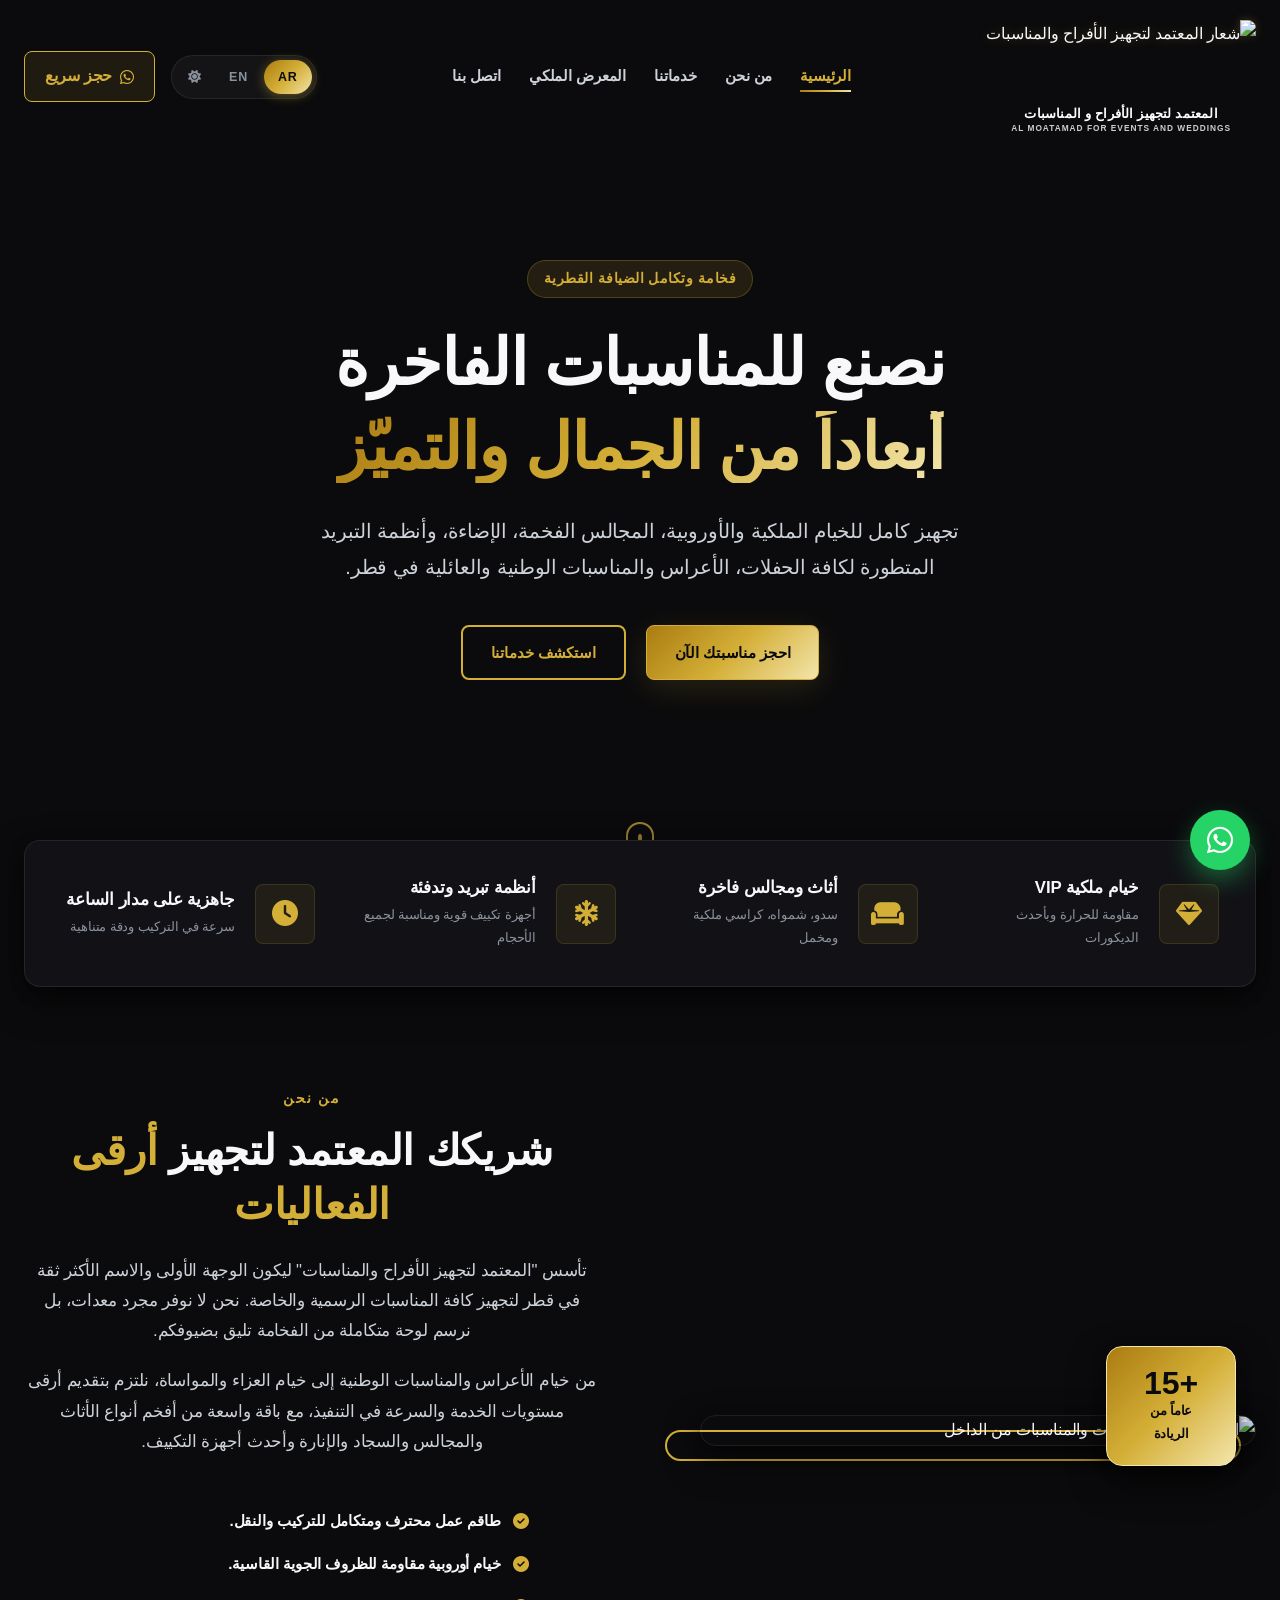
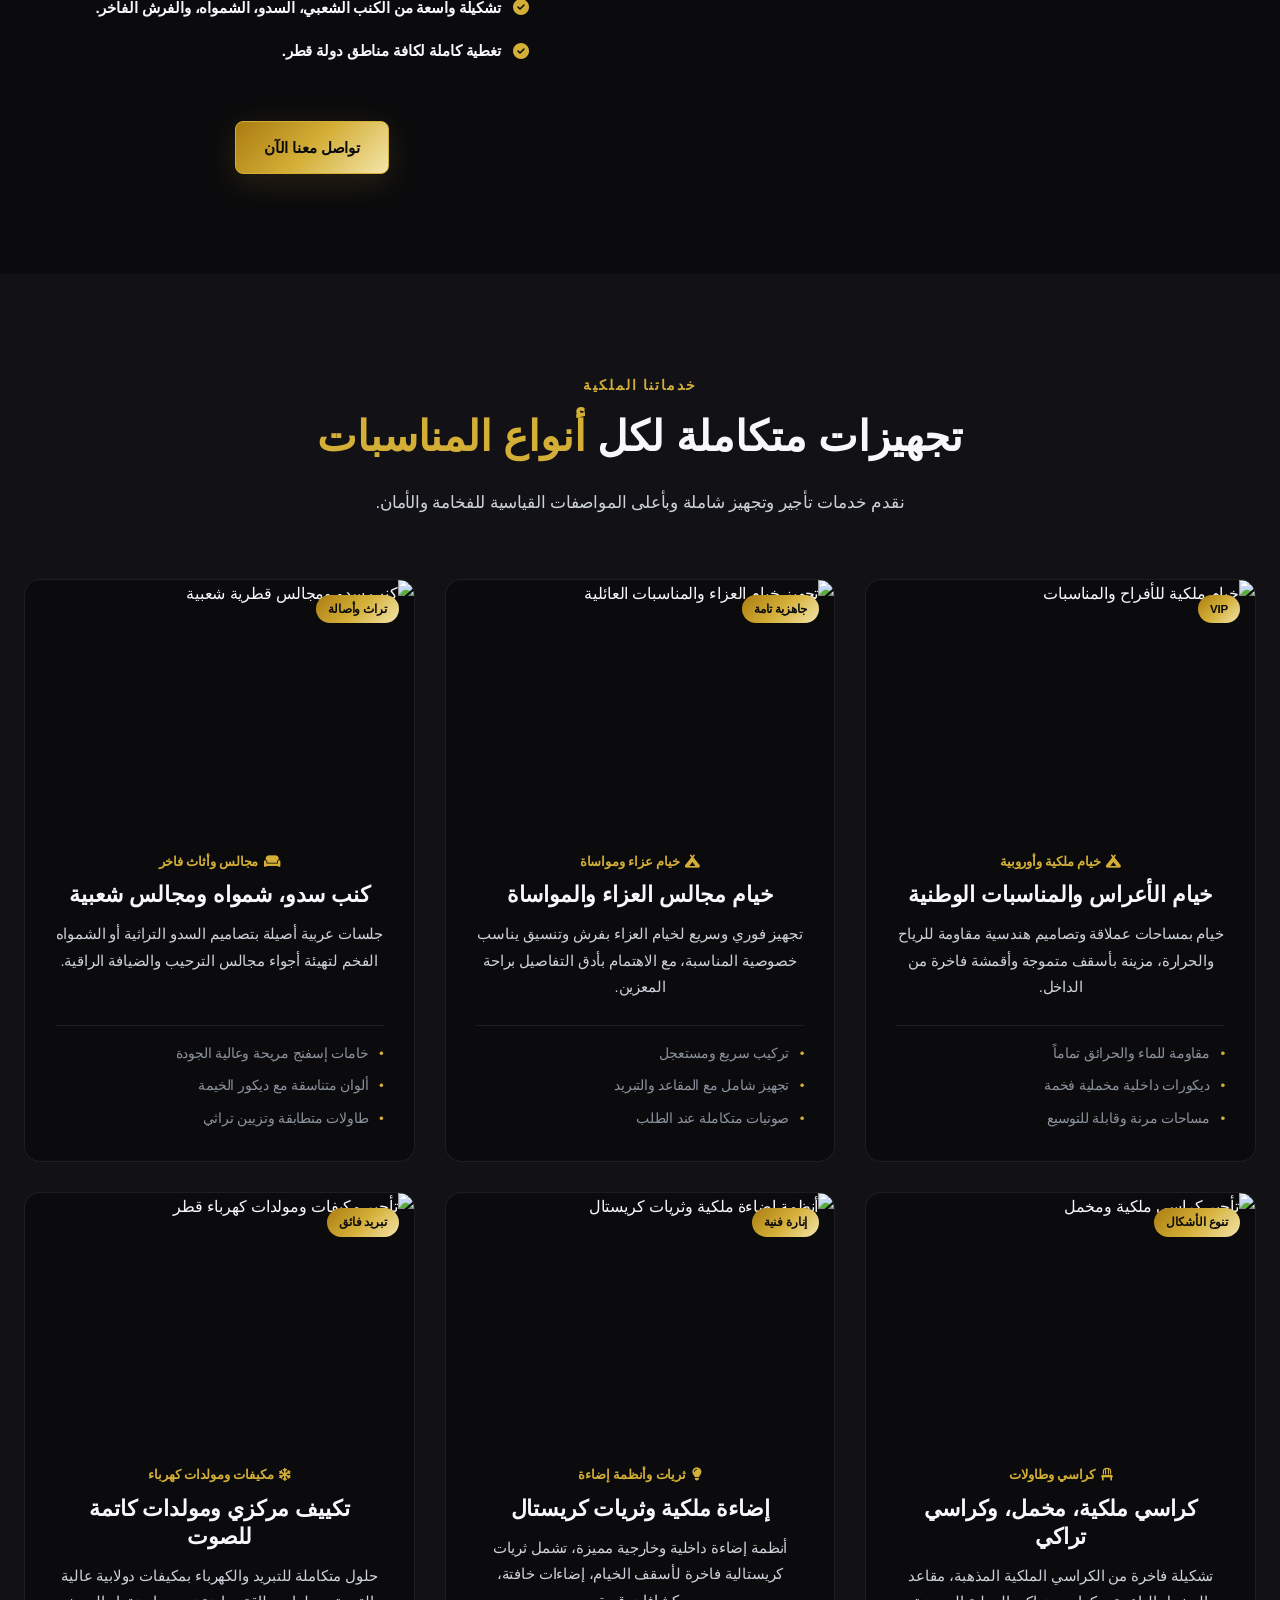
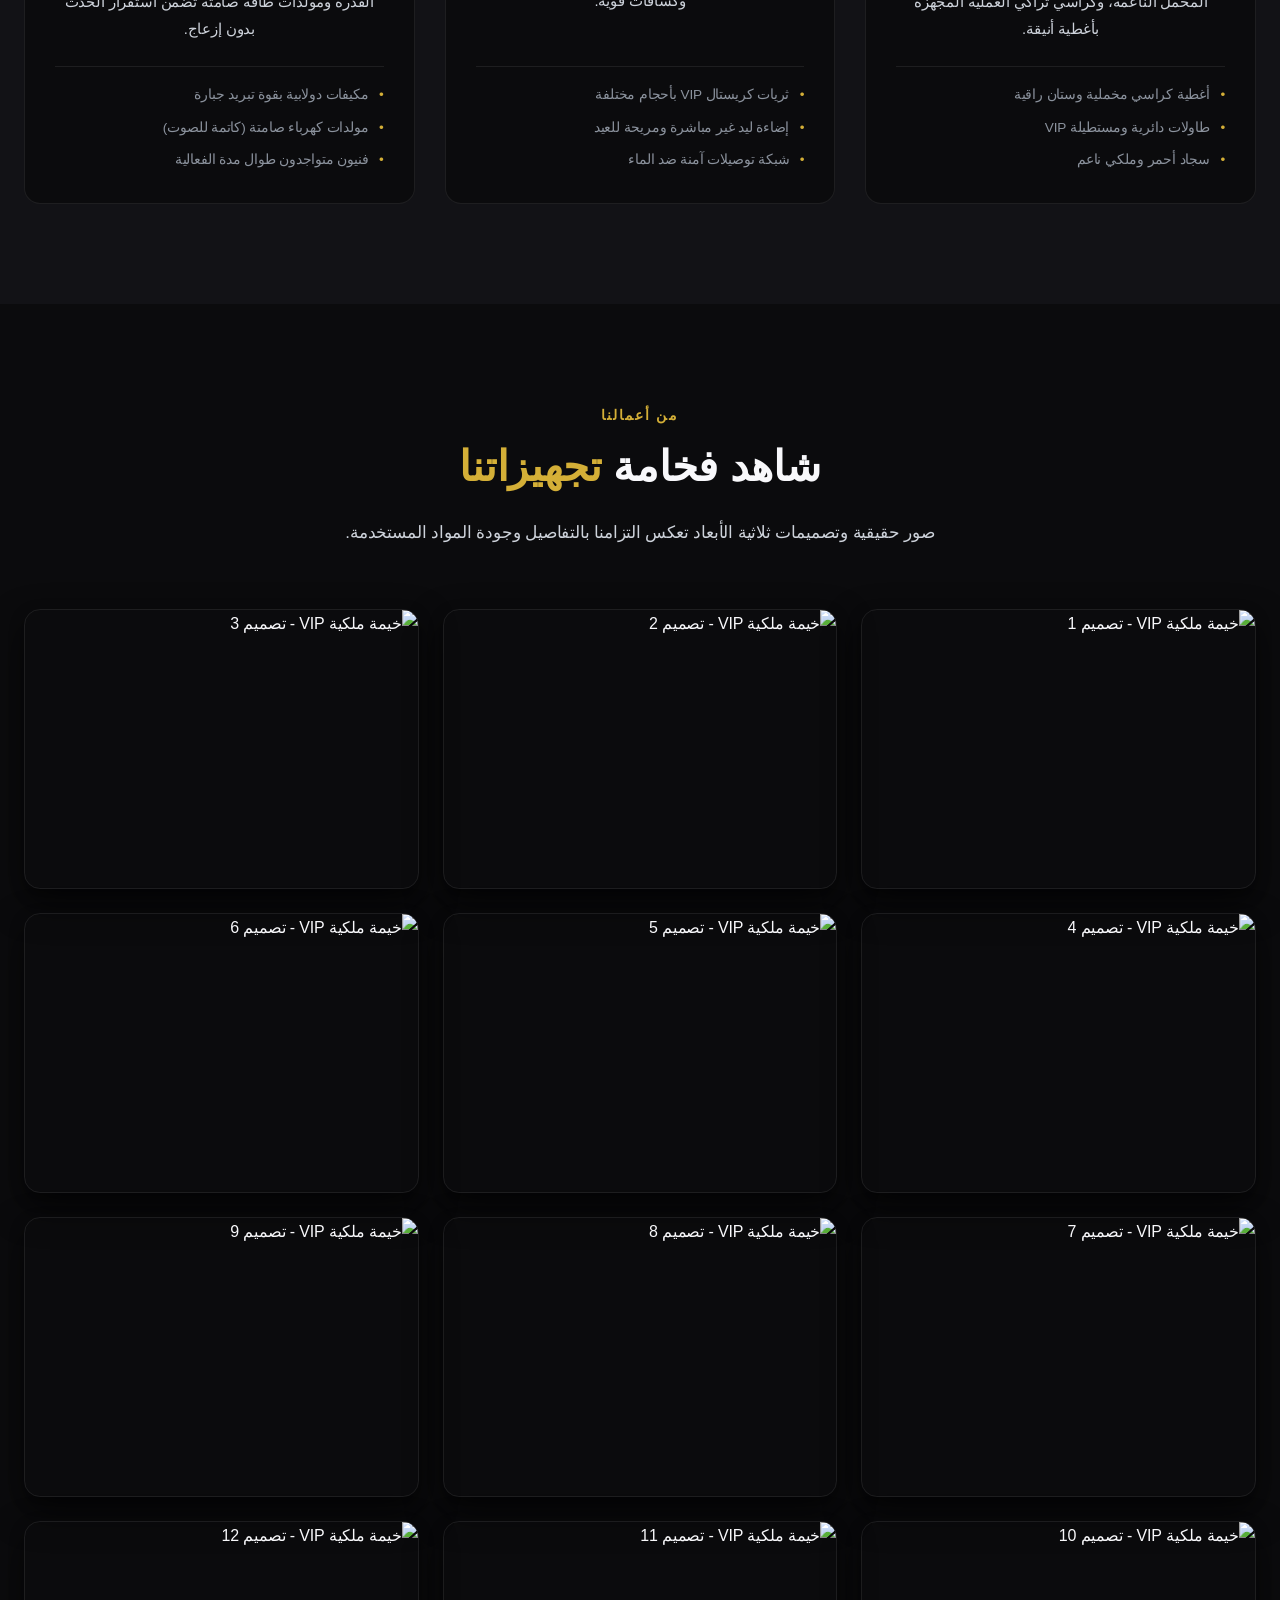
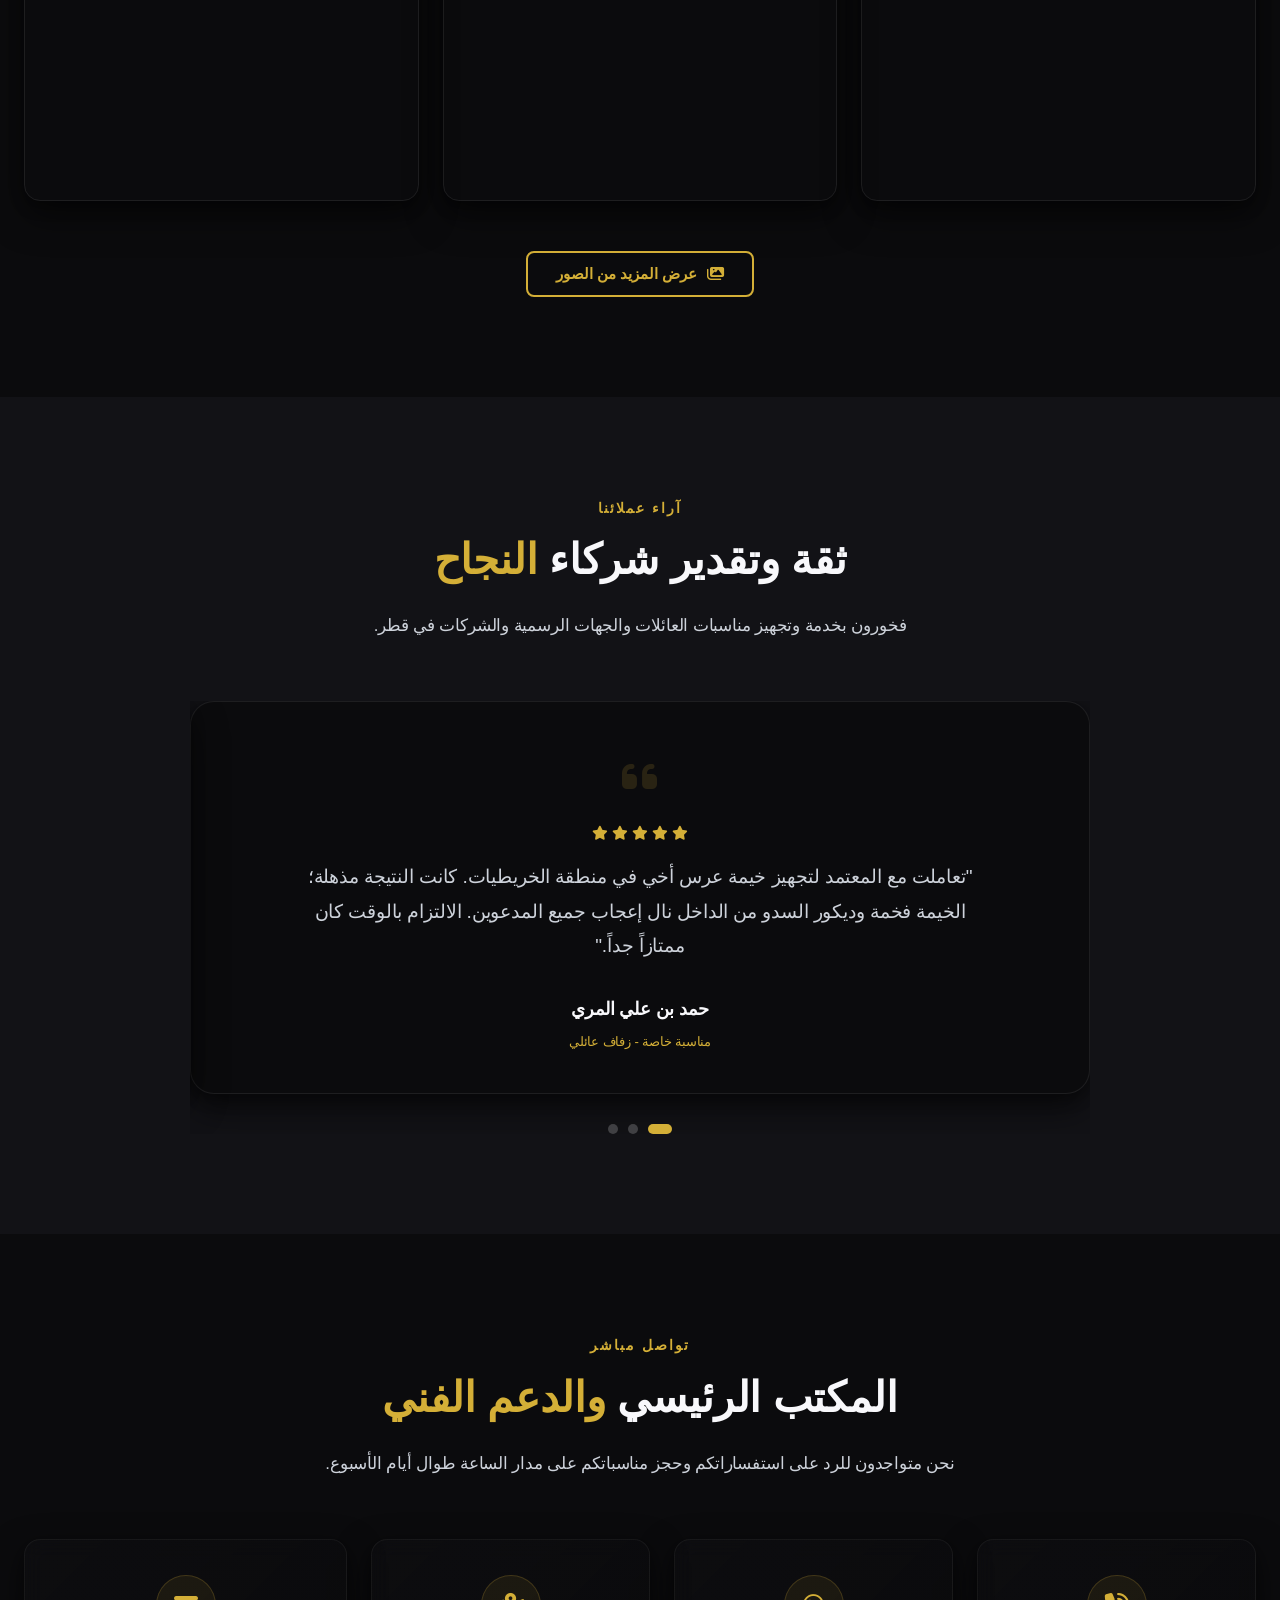
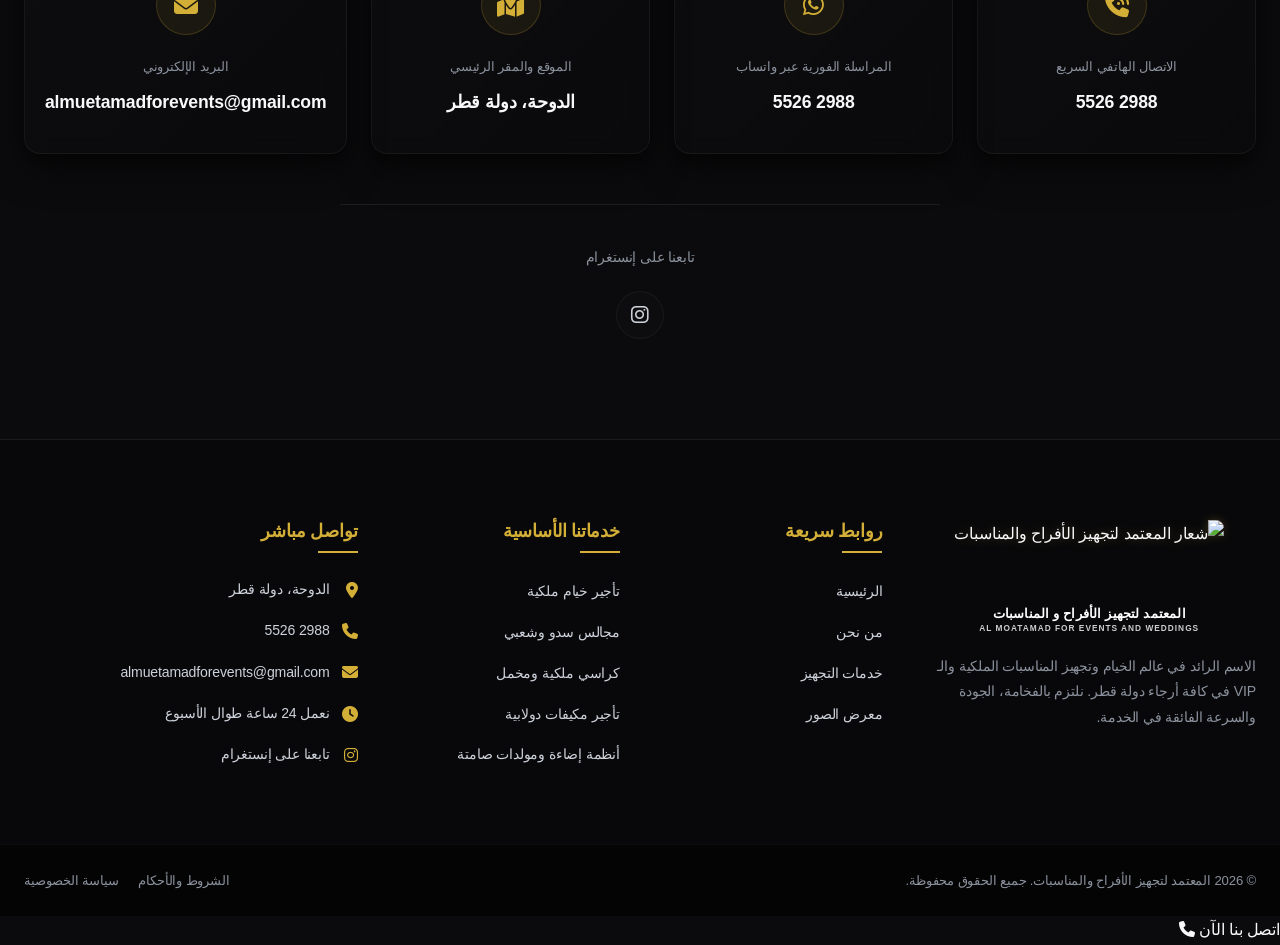
==== commit dbcff7ca: "security: implement Content Security Policy (CSP) and Referrer Policy tags locally in all html files" ====
--- a/ar.html
+++ b/ar.html
@@ -2,6 +2,8 @@
 <html lang="ar" dir="rtl">
 <head>
     <meta charset="UTF-8">
+    <meta http-equiv="Content-Security-Policy" content="default-src 'self'; script-src 'self' 'unsafe-inline'; style-src 'self' 'unsafe-inline' https://fonts.googleapis.com https://cdnjs.cloudflare.com; font-src 'self' https://fonts.gstatic.com https://cdnjs.cloudflare.com; img-src 'self' data: https://wa.me https://*.whatsapp.com; connect-src 'self'; frame-src 'self';">
+    <meta name="referrer" content="no-referrer-when-downgrade">
     <meta name="viewport" content="width=device-width, initial-scale=1.0">
     <meta name="description" content="المعتمد لتجهيز الأفراح والمناسبات في قطر - اتصل بنا للحجز المباشر: 55262988. خدمات تأجير خيام ملكية، مجالس VIP، كراسي، طاولات، إضاءة وتبريد لكافة المناسبات.">
     <meta name="keywords" content="تجهيز افراح قطر, خيام ملكية, خيام عزاء قطر, كراسي ملكية, تأجير خيام, مجالس سدو, المعتمد للأفراح">
